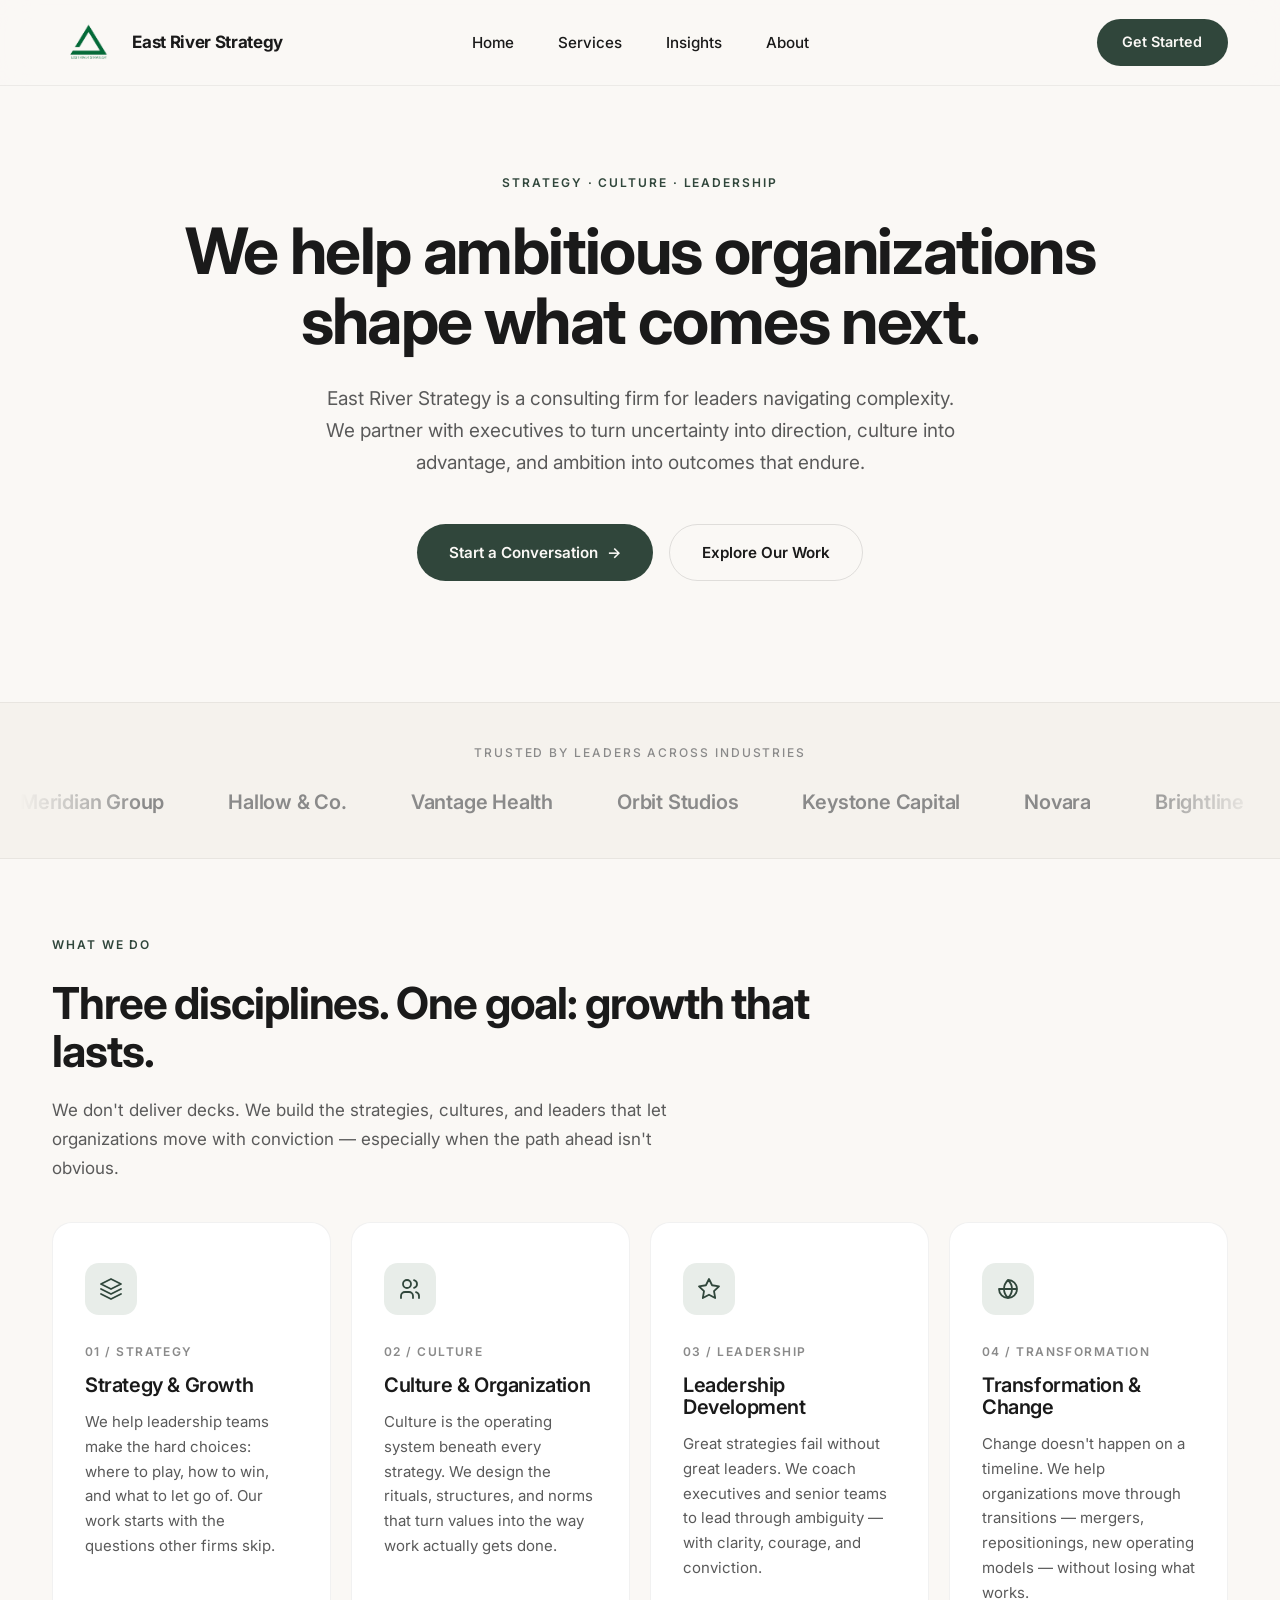
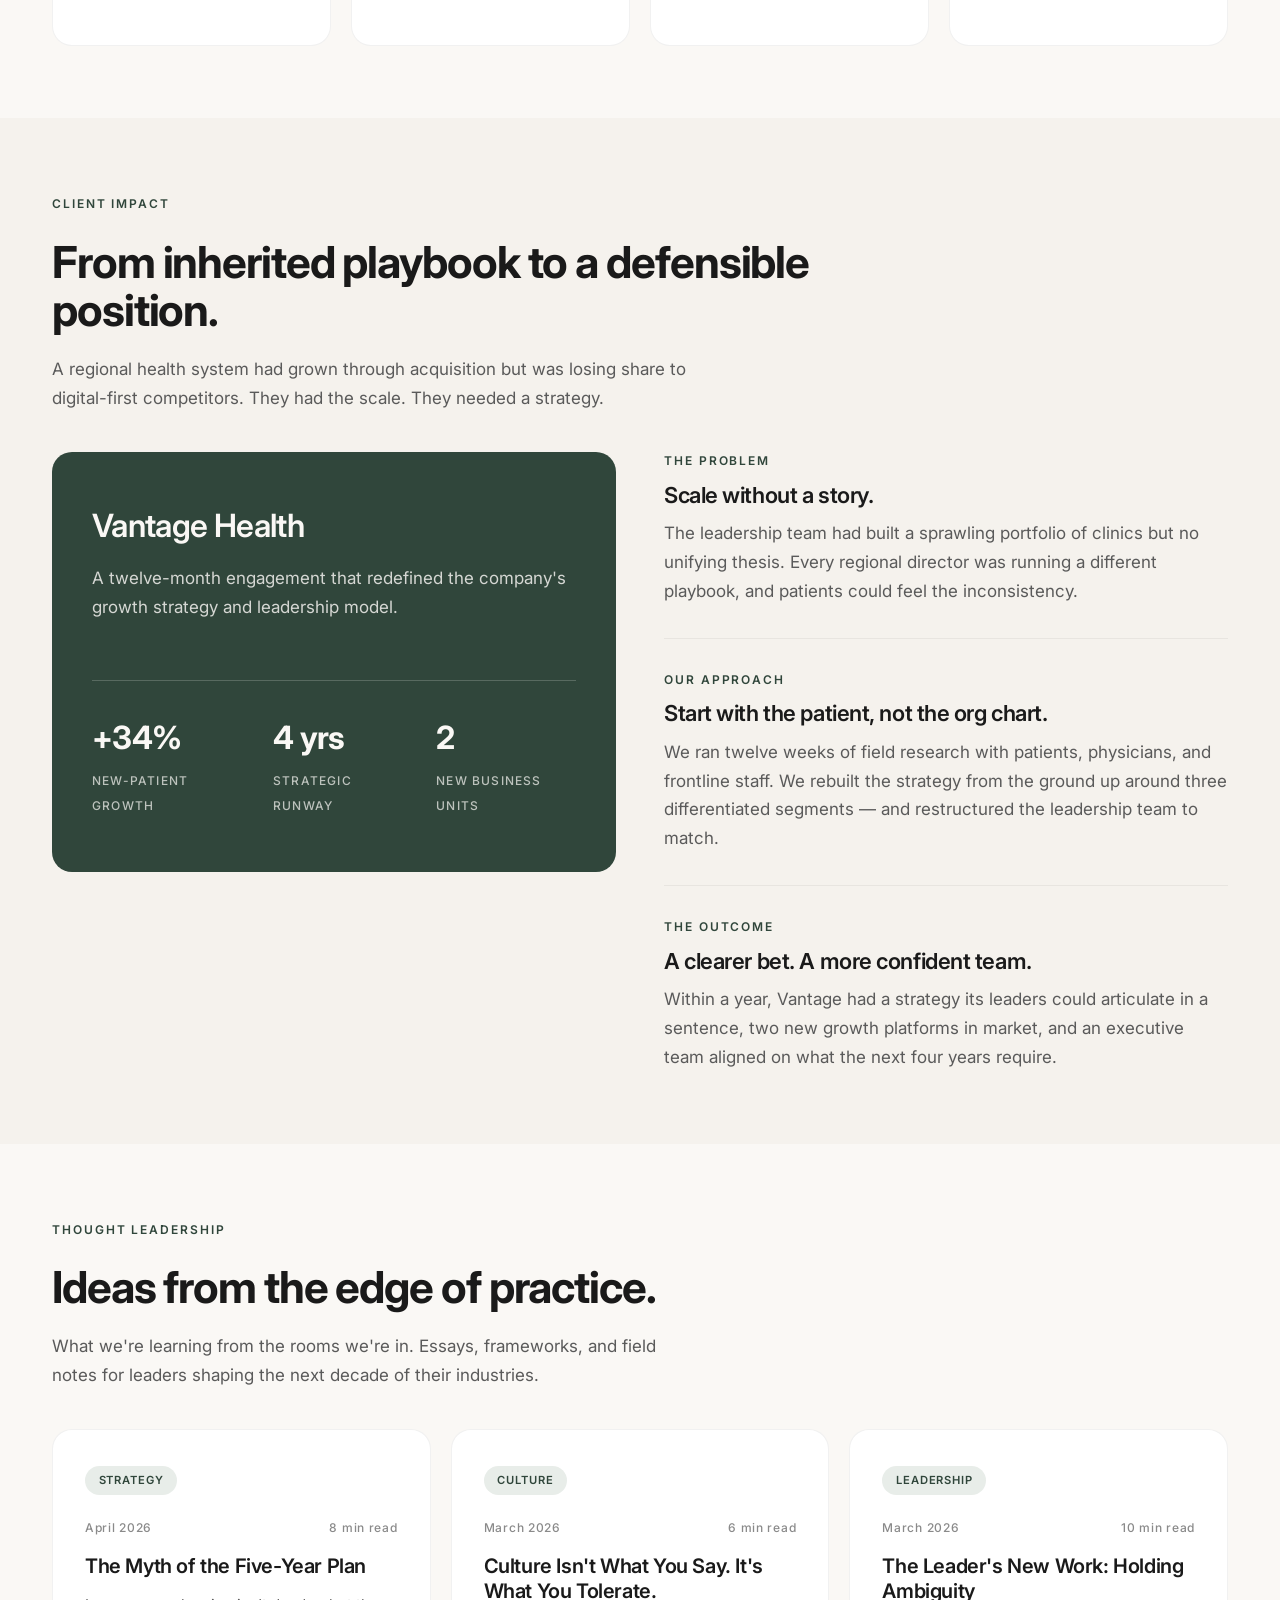
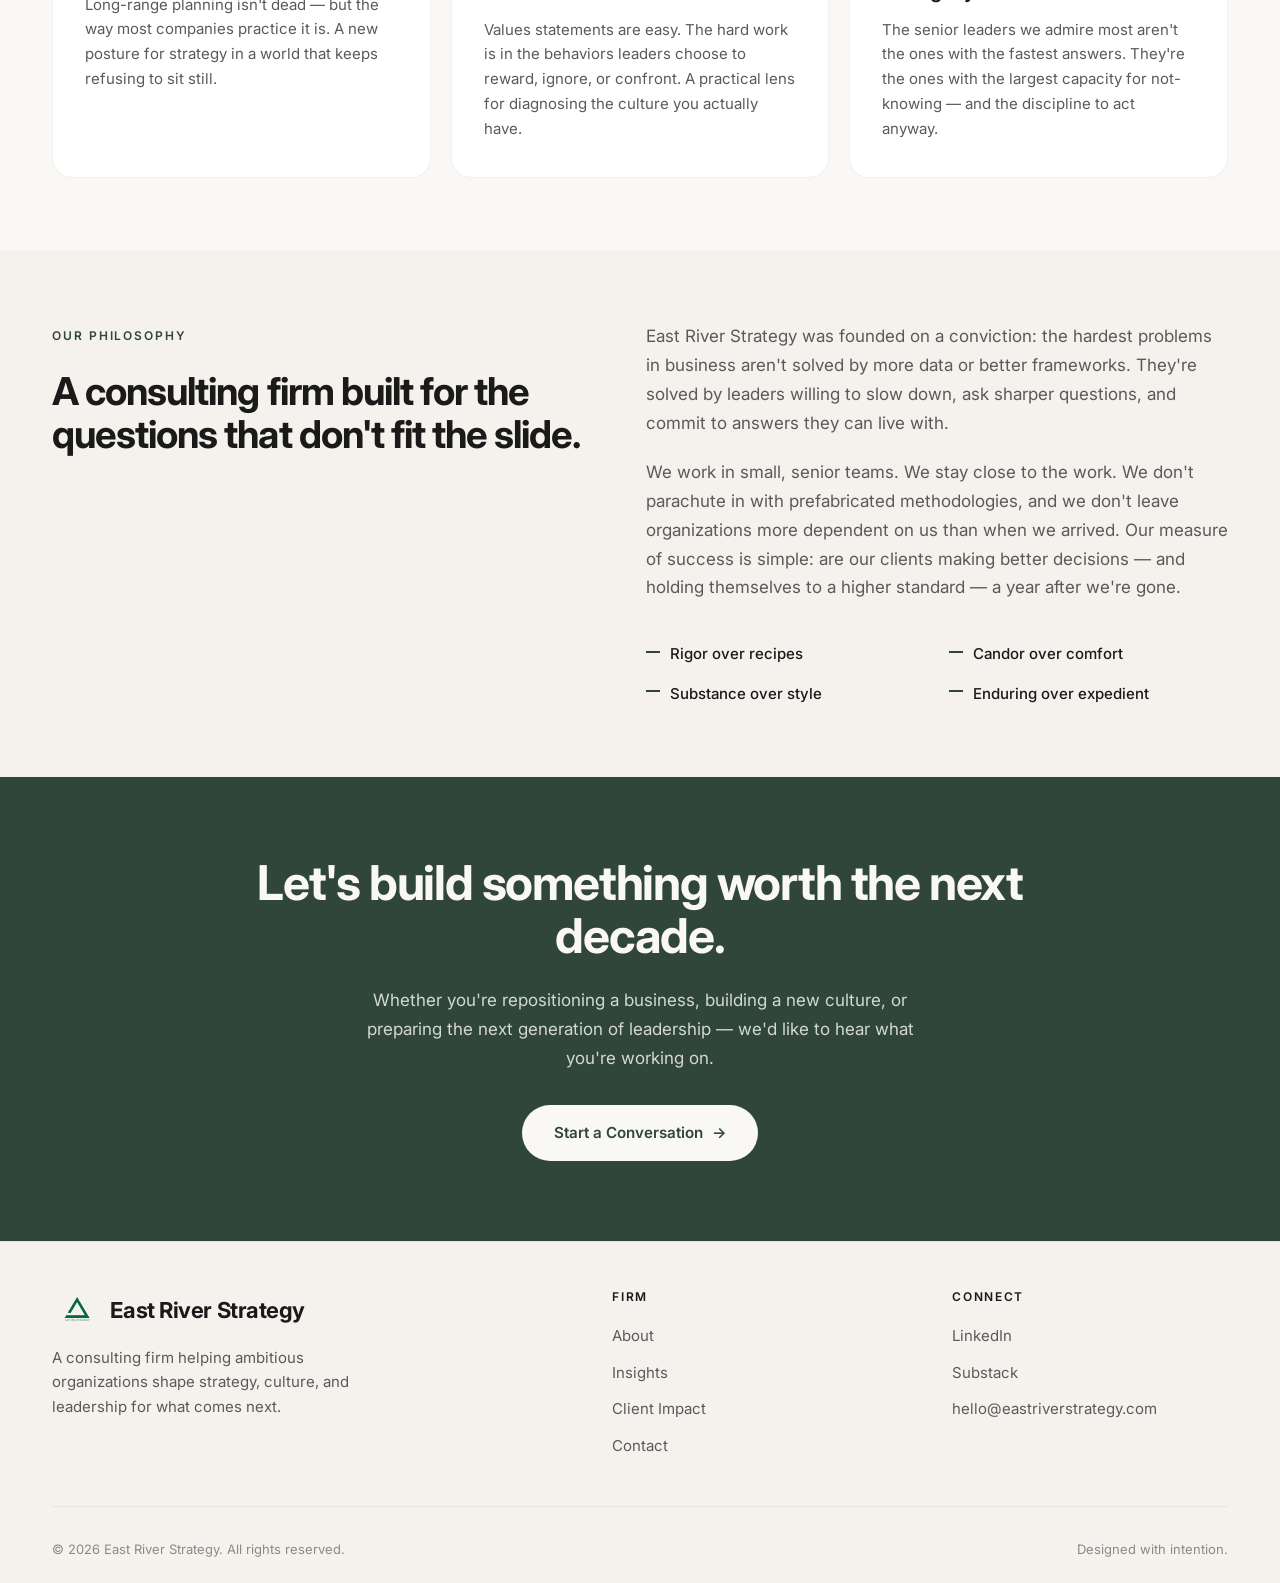
==== index.html @ 56d644df "Initial commit" ====
<!DOCTYPE html>
<html lang="en">

<head>
    <meta charset="UTF-8" />
    <meta name="viewport" content="width=device-width, initial-scale=1.0" />
    <title>East River Strategy — Strategy, Culture & Leadership</title>
    <meta name="description"
        content="East River Strategy partners with leaders to shape strategy, build culture, and grow the leaders who define what comes next." />
    <link rel="preconnect" href="https://fonts.googleapis.com" />
    <link rel="preconnect" href="https://fonts.gstatic.com" crossorigin />
    <link href="https://fonts.googleapis.com/css2?family=Inter:wght@400;500;600;700&display=swap" rel="stylesheet" />
    <link rel="stylesheet" href="styles.css" />
</head>

<body>

    <nav class="navbar">
        <div class="nav-inner">
            <a href="index.html" class="nav-logo">
                <img src="logo.png" alt="East River Strategy" class="logo-img" />
                <span class="nav-logo-text">East River Strategy</span>
            </a>
            <ul class="nav-links" id="navLinks">
                <li><a href="#home">Home</a></li>
                <li><a href="#services">Services</a></li>
                <li><a href="#insights">Insights</a></li>
                <li><a href="#about">About</a></li>
            </ul>
            <a href="get-started.html" class="nav-cta">Get Started</a>
            <button class="nav-toggle" id="navToggle" aria-label="Menu">
                <span></span><span></span><span></span>
            </button>
        </div>
    </nav>

    <header class="hero" id="home">
        <div class="hero-inner">
            <span class="eyebrow">Strategy · Culture · Leadership</span>
            <h1>We help ambitious organizations shape <span class="accent-word">what comes next.</span></h1>
            <p class="hero-description">
                East River Strategy is a consulting firm for leaders navigating complexity. We partner with executives
                to turn uncertainty into direction, culture into advantage, and ambition into outcomes that endure.
            </p>
            <div class="hero-ctas">
                <a href="get-started.html" class="btn btn-primary">Start a Conversation <span
                        class="btn-arrow">→</span></a>
                <a href="#services" class="btn btn-secondary">Explore Our Work</a>
            </div>
        </div>
    </header>

    <section class="logos">
        <div class="logos-inner">
            <p class="logos-label">Trusted by leaders across industries</p>
            <div class="logos-marquee">
                <div class="logos-track">
                    <span class="logo-item">Meridian Group</span>
                    <span class="logo-item">Hallow &amp; Co.</span>
                    <span class="logo-item">Vantage Health</span>
                    <span class="logo-item">Orbit Studios</span>
                    <span class="logo-item">Keystone Capital</span>
                    <span class="logo-item">Novara</span>
                    <span class="logo-item">Brightline</span>
                    <span class="logo-item">Ardent Labs</span>
                </div>
                <div class="logos-track" aria-hidden="true">
                    <span class="logo-item">Meridian Group</span>
                    <span class="logo-item">Hallow &amp; Co.</span>
                    <span class="logo-item">Vantage Health</span>
                    <span class="logo-item">Orbit Studios</span>
                    <span class="logo-item">Keystone Capital</span>
                    <span class="logo-item">Novara</span>
                    <span class="logo-item">Brightline</span>
                    <span class="logo-item">Ardent Labs</span>
                </div>
            </div>
        </div>
    </section>

    <section id="services" class="section">
        <div class="container">
            <span class="eyebrow">What We Do</span>
            <h2 class="section-title">Three disciplines. One goal: growth that lasts.</h2>
            <p class="section-intro">
                We don't deliver decks. We build the strategies, cultures, and leaders that let organizations move with
                conviction — especially when the path ahead isn't obvious.
            </p>

            <div class="services-grid">
                <article class="service-card">
                    <div class="service-icon">
                        <svg viewBox="0 0 24 24" fill="none" stroke-width="1.8" stroke-linecap="round"
                            stroke-linejoin="round">
                            <path d="M12 2L2 7l10 5 10-5-10-5z" />
                            <path d="M2 17l10 5 10-5" />
                            <path d="M2 12l10 5 10-5" />
                        </svg>
                    </div>
                    <span class="service-number">01 / Strategy</span>
                    <h3>Strategy &amp; Growth</h3>
                    <p>We help leadership teams make the hard choices: where to play, how to win, and what to let go of.
                        Our work starts with the questions other firms skip.</p>
                </article>

                <article class="service-card">
                    <div class="service-icon">
                        <svg viewBox="0 0 24 24" fill="none" stroke-width="1.8" stroke-linecap="round"
                            stroke-linejoin="round">
                            <circle cx="9" cy="7" r="4" />
                            <path d="M3 21v-2a4 4 0 0 1 4-4h4a4 4 0 0 1 4 4v2" />
                            <path d="M16 3.13a4 4 0 0 1 0 7.75" />
                            <path d="M21 21v-2a4 4 0 0 0-3-3.87" />
                        </svg>
                    </div>
                    <span class="service-number">02 / Culture</span>
                    <h3>Culture &amp; Organization</h3>
                    <p>Culture is the operating system beneath every strategy. We design the rituals, structures, and
                        norms that turn values into the way work actually gets done.</p>
                </article>

                <article class="service-card">
                    <div class="service-icon">
                        <svg viewBox="0 0 24 24" fill="none" stroke-width="1.8" stroke-linecap="round"
                            stroke-linejoin="round">
                            <polygon
                                points="12 2 15.09 8.26 22 9.27 17 14.14 18.18 21.02 12 17.77 5.82 21.02 7 14.14 2 9.27 8.91 8.26 12 2" />
                        </svg>
                    </div>
                    <span class="service-number">03 / Leadership</span>
                    <h3>Leadership Development</h3>
                    <p>Great strategies fail without great leaders. We coach executives and senior teams to lead through
                        ambiguity — with clarity, courage, and conviction.</p>
                </article>

                <article class="service-card">
                    <div class="service-icon">
                        <svg viewBox="0 0 24 24" fill="none" stroke-width="1.8" stroke-linecap="round"
                            stroke-linejoin="round">
                            <path
                                d="M21 12a9 9 0 0 1-9 9m9-9a9 9 0 0 0-9-9m9 9H3m9 9a9 9 0 0 1-9-9m9 9c2.5-2.5 4-5.5 4-9s-1.5-6.5-4-9m0 18c-2.5-2.5-4-5.5-4-9s1.5-6.5 4-9" />
                        </svg>
                    </div>
                    <span class="service-number">04 / Transformation</span>
                    <h3>Transformation &amp; Change</h3>
                    <p>Change doesn't happen on a timeline. We help organizations move through transitions — mergers,
                        repositionings, new operating models — without losing what works.</p>
                </article>
            </div>
        </div>
    </section>

    <section id="impact" class="section impact">
        <div class="container">
            <span class="eyebrow">Client Impact</span>
            <h2 class="section-title">From inherited playbook to a defensible position.</h2>
            <p class="section-intro">
                A regional health system had grown through acquisition but was losing share to digital-first
                competitors. They had the scale. They needed a strategy.
            </p>

            <div class="impact-grid">
                <aside class="impact-visual">
                    <div>
                        <h3>Vantage Health</h3>
                        <p>A twelve-month engagement that redefined the company's growth strategy and leadership model.
                        </p>
                    </div>
                    <div class="impact-stats">
                        <div>
                            <span class="impact-stat-value">+34%</span>
                            <span class="impact-stat-label">New-patient growth</span>
                        </div>
                        <div>
                            <span class="impact-stat-value">4 yrs</span>
                            <span class="impact-stat-label">Strategic runway</span>
                        </div>
                        <div>
                            <span class="impact-stat-value">2</span>
                            <span class="impact-stat-label">New business units</span>
                        </div>
                    </div>
                </aside>

                <div class="impact-details">
                    <div class="impact-block">
                        <span class="impact-label">The Problem</span>
                        <h4>Scale without a story.</h4>
                        <p>The leadership team had built a sprawling portfolio of clinics but no unifying thesis. Every
                            regional director was running a different playbook, and patients could feel the
                            inconsistency.</p>
                    </div>
                    <div class="impact-block">
                        <span class="impact-label">Our Approach</span>
                        <h4>Start with the patient, not the org chart.</h4>
                        <p>We ran twelve weeks of field research with patients, physicians, and frontline staff. We
                            rebuilt the strategy from the ground up around three differentiated segments — and
                            restructured the leadership team to match.</p>
                    </div>
                    <div class="impact-block">
                        <span class="impact-label">The Outcome</span>
                        <h4>A clearer bet. A more confident team.</h4>
                        <p>Within a year, Vantage had a strategy its leaders could articulate in a sentence, two new
                            growth platforms in market, and an executive team aligned on what the next four years
                            require.</p>
                    </div>
                </div>
            </div>
        </div>
    </section>

    <section id="insights" class="section">
        <div class="container">
            <span class="eyebrow">Thought Leadership</span>
            <h2 class="section-title">Ideas from the edge of practice.</h2>
            <p class="section-intro">
                What we're learning from the rooms we're in. Essays, frameworks, and field notes for leaders shaping the
                next decade of their industries.
            </p>

            <div class="insights-grid">
                <article class="insight-card">
                    <span class="insight-category-tag">Strategy</span>
                    <div class="insight-meta">
                        <span>April 2026</span>
                        <span>8 min read</span>
                    </div>
                    <h3>The Myth of the Five-Year Plan</h3>
                    <p>Long-range planning isn't dead — but the way most companies practice it is. A new posture for
                        strategy in a world that keeps refusing to sit still.</p>
                </article>

                <article class="insight-card">
                    <span class="insight-category-tag">Culture</span>
                    <div class="insight-meta">
                        <span>March 2026</span>
                        <span>6 min read</span>
                    </div>
                    <h3>Culture Isn't What You Say. It's What You Tolerate.</h3>
                    <p>Values statements are easy. The hard work is in the behaviors leaders choose to reward, ignore,
                        or confront. A practical lens for diagnosing the culture you actually have.</p>
                </article>

                <article class="insight-card">
                    <span class="insight-category-tag">Leadership</span>
                    <div class="insight-meta">
                        <span>March 2026</span>
                        <span>10 min read</span>
                    </div>
                    <h3>The Leader's New Work: Holding Ambiguity</h3>
                    <p>The senior leaders we admire most aren't the ones with the fastest answers. They're the ones with
                        the largest capacity for not-knowing — and the discipline to act anyway.</p>
                </article>
            </div>
        </div>
    </section>

    <section id="about" class="section section-alt">
        <div class="container">
            <div class="about-grid">
                <div>
                    <span class="eyebrow">Our Philosophy</span>
                    <h2 class="about-heading">A consulting firm built for <span class="accent-word">the questions that
                            don't fit the slide.</span></h2>
                </div>
                <div class="about-content">
                    <p>East River Strategy was founded on a conviction: the hardest problems in business aren't solved
                        by more data or better frameworks. They're solved by leaders willing to slow down, ask sharper
                        questions, and commit to answers they can live with.</p>
                    <p>We work in small, senior teams. We stay close to the work. We don't parachute in with
                        prefabricated methodologies, and we don't leave organizations more dependent on us than when we
                        arrived. Our measure of success is simple: are our clients making better decisions — and holding
                        themselves to a higher standard — a year after we're gone.</p>
                    <ul class="about-values">
                        <li>Rigor over recipes</li>
                        <li>Candor over comfort</li>
                        <li>Substance over style</li>
                        <li>Enduring over expedient</li>
                    </ul>
                </div>
            </div>
        </div>
    </section>

    <section class="final-cta">
        <h2>Let's build something worth <span class="accent-word">the next decade.</span></h2>
        <p>Whether you're repositioning a business, building a new culture, or preparing the next generation of
            leadership — we'd like to hear what you're working on.</p>
        <a href="get-started.html" class="btn btn-primary">Start a Conversation <span class="btn-arrow">→</span></a>
    </section>

    <footer class="footer">
        <div class="footer-inner">
            <div class="footer-top">
                <div class="footer-brand">
                    <div class="footer-logo-wrap">
                        <img src="logo.png" alt="East River Strategy" class="logo-img logo-img-footer" />
                        <span class="footer-logo-text">East River Strategy</span>
                    </div>
                    <p>A consulting firm helping ambitious organizations shape strategy, culture,
                        and leadership for what comes next.</p>
                </div>
                <div class="footer-col">
                    <h4>Firm</h4>
                    <ul>
                        <li><a href="#about">About</a></li>
                        <li><a href="#insights">Insights</a></li>
                        <li><a href="#impact">Client Impact</a></li>
                        <li><a href="get-started.html">Contact</a></li>
                    </ul>
                </div>
                <div class="footer-col">
                    <h4>Connect</h4>
                    <ul>
                        <li><a href="#">LinkedIn</a></li>
                        <li><a href="#">Substack</a></li>
                        <li><a href="mailto:hello@eastriverstrategy.com">hello@eastriverstrategy.com</a></li>
                    </ul>
                </div>
            </div>
            <div class="footer-bottom">
                <span>© 2026 East River Strategy. All rights reserved.</span>
                <span>Designed with intention.</span>
            </div>
        </div>
    </footer>

    <script>
        const toggle = document.getElementById('navToggle');
        const links = document.getElementById('navLinks');
        toggle.addEventListener('click', () => links.classList.toggle('open'));
        document.querySelectorAll('.nav-links a').forEach(a =>
            a.addEventListener('click', () => links.classList.remove('open'))
        );
    </script>
</body>

</html>
---- styles.css ----
/* =========================================================
   Design Tokens
   ========================================================= */
:root {
    --bg: #FAF8F5;
    --bg-secondary: #F5F2ED;
    --bg-card: #FFFFFF;
    --accent: #30463B;
    --accent-hover: #253530;
    --accent-light: #E8EDE9;
    --text-primary: #1A1A1A;
    --text-secondary: #5A5A5A;
    --text-muted: #8A8A8A;
    --border: rgba(26, 26, 26, 0.06);
    --border-strong: rgba(26, 26, 26, 0.12);
    --shadow-sm: 0 1px 3px rgba(26, 26, 26, 0.04);
    --shadow-md: 0 4px 20px rgba(26, 26, 26, 0.06);
    --radius-md: 12px;
    --radius-lg: 20px;
    --radius-pill: 999px;
    --max-width: 1240px;
    --font: "Inter", -apple-system, BlinkMacSystemFont, "Segoe UI", sans-serif;
    --transition: 0.3s cubic-bezier(0.2, 0.8, 0.2, 1);
}

/* =========================================================
   Reset
   ========================================================= */
*,
*::before,
*::after {
    box-sizing: border-box;
    margin: 0;
    padding: 0;
}

html {
    scroll-behavior: smooth;
    scroll-padding-top: 90px;
}

body {
    font-family: var(--font);
    background-color: var(--bg);
    color: var(--text-primary);
    line-height: 1.55;
    -webkit-font-smoothing: antialiased;
    -moz-osx-font-smoothing: grayscale;
    overflow-x: hidden;
    font-weight: 400;
}

img {
    max-width: 100%;
    display: block;
}

a {
    color: inherit;
    text-decoration: none;
    transition: color var(--transition);
}

button {
    font-family: inherit;
    cursor: pointer;
    border: none;
    background: none;
}

ul {
    list-style: none;
}

/* =========================================================
   Typography — Jump-style bold sans
   ========================================================= */
h1,
h2,
h3,
h4 {
    font-family: var(--font);
    font-weight: 700;
    letter-spacing: -0.025em;
    line-height: 1.1;
    color: var(--text-primary);
}

h1 {
    font-size: clamp(2.25rem, 4.5vw, 3.5rem);
}

h2 {
    font-size: clamp(1.875rem, 3.5vw, 2.75rem);
}

h3 {
    font-size: clamp(1.25rem, 1.8vw, 1.5rem);
    font-weight: 600;
}

h4 {
    font-size: 1.125rem;
    font-weight: 600;
}

.accent-word {
    color: inherit;
    font-weight: 700;
}

p {
    color: var(--text-secondary);
    font-size: 1.0625rem;
    line-height: 1.7;
}

.eyebrow {
    font-size: 0.75rem;
    font-weight: 600;
    text-transform: uppercase;
    letter-spacing: 0.16em;
    color: var(--accent);
    margin-bottom: 1.5rem;
    display: inline-block;
}

.section-title {
    margin-bottom: 1.25rem;
    max-width: 800px;
}

.section-intro {
    max-width: 640px;
    margin-bottom: 2.5rem;
    font-size: 1.0625rem;
}

.container {
    max-width: var(--max-width);
    margin: 0 auto;
    padding: 0 2rem;
}

.section {
    padding: 4.5rem 0;
}

.section-alt {
    background-color: var(--bg-secondary);
}

/* =========================================================
   Logo image + text (Stewart-style)
   ========================================================= */
.logo-img {
    height: 56px;
    width: auto;
    max-width: 70px;
    object-fit: contain;
    display: block;
}

.nav-logo {
    display: flex;
    align-items: center;
    gap: 0.65rem;
    flex-shrink: 0;
    line-height: 1;
}

.nav-logo-text {
    font-size: 1.0625rem;
    font-weight: 700;
    color: var(--text-primary);
    letter-spacing: -0.02em;
    line-height: 1;
    white-space: nowrap;
    display: flex;
    align-items: center;
}

.logo-img-footer {
    height: 40px;
    max-width: 48px;
    margin-bottom: 0;
}

/* =========================================================
   Navbar — Stewart-style (logo left, links center, CTA right)
   ========================================================= */
.navbar {
    position: fixed;
    top: 0;
    left: 0;
    right: 0;
    z-index: 100;
    background-color: rgba(250, 248, 245, 0.88);
    backdrop-filter: saturate(180%) blur(16px);
    -webkit-backdrop-filter: saturate(180%) blur(16px);
    border-bottom: 1px solid var(--border);
}

.nav-inner {
    max-width: var(--max-width);
    margin: 0 auto;
    padding: 0.9rem 2rem;
    display: flex;
    align-items: center;
    justify-content: space-between;
    gap: 2rem;
}

.nav-links {
    display: flex;
    align-items: center;
    gap: 2.75rem;
    position: absolute;
    left: 50%;
    transform: translateX(-50%);
}

.nav-links a {
    font-size: 0.95rem;
    color: var(--text-primary);
    font-weight: 500;
    position: relative;
    padding: 0.3rem 0;
}

.nav-links a::after {
    content: "";
    position: absolute;
    left: 0;
    bottom: -2px;
    width: 0;
    height: 1.5px;
    background-color: var(--accent);
    transition: width var(--transition);
}

.nav-links a:hover::after {
    width: 100%;
}

.nav-links a:hover {
    color: var(--accent);
}

.nav-cta {
    display: inline-flex;
    align-items: center;
    gap: 0.5rem;
    padding: 0.75rem 1.6rem;
    background-color: var(--accent);
    color: var(--bg);
    border-radius: var(--radius-pill);
    font-size: 0.9rem;
    font-weight: 600;
    transition: background-color var(--transition), transform var(--transition);
    flex-shrink: 0;
}

.nav-cta:hover {
    background-color: var(--accent-hover);
    transform: translateY(-1px);
}

.nav-toggle {
    display: none;
    flex-direction: column;
    gap: 5px;
    padding: 0.4rem;
}

.nav-toggle span {
    display: block;
    width: 22px;
    height: 2px;
    background-color: var(--text-primary);
    border-radius: 1px;
    transition: transform var(--transition);
}

/* =========================================================
   Buttons
   ========================================================= */
.btn {
    display: inline-flex;
    align-items: center;
    gap: 0.6rem;
    padding: 1rem 2rem;
    border-radius: var(--radius-pill);
    font-size: 0.95rem;
    font-weight: 600;
    font-family: var(--font);
    transition: all var(--transition);
}

.btn-primary {
    background-color: var(--accent);
    color: var(--bg);
}

.btn-primary:hover {
    background-color: var(--accent-hover);
    transform: translateY(-2px);
    box-shadow: var(--shadow-md);
}

.btn-secondary {
    background-color: transparent;
    color: var(--text-primary);
    border: 1.5px solid var(--border-strong);
}

.btn-secondary:hover {
    border-color: var(--accent);
    color: var(--accent);
}

.btn-arrow {
    transition: transform var(--transition);
}

.btn:hover .btn-arrow {
    transform: translateX(4px);
}

/* =========================================================
   Hero
   ========================================================= */
.hero {
    min-height: 78vh;
    display: flex;
    align-items: center;
    justify-content: center;
    text-align: center;
    padding: 6.5rem 2rem 3.5rem;
    position: relative;
}

.hero-inner {
    max-width: 920px;
    margin: 0 auto;
}

.hero h1 {
    font-size: clamp(2.5rem, 5vw, 4rem);
    margin-bottom: 1.75rem;
    letter-spacing: -0.025em;
    line-height: 1.08;
    font-weight: 700;
}

.hero h1 .accent-word {
    color: inherit;
}

.hero-description {
    font-size: 1.1875rem;
    max-width: 640px;
    margin: 0 auto 2.75rem;
    color: var(--text-secondary);
}

.hero-ctas {
    display: flex;
    gap: 1rem;
    justify-content: center;
    flex-wrap: wrap;
}

/* =========================================================
   Logos strip — auto-scrolling marquee
   ========================================================= */
.logos {
    padding: 2.5rem 0;
    background-color: var(--bg-secondary);
    border-top: 1px solid var(--border);
    border-bottom: 1px solid var(--border);
    overflow: hidden;
}

.logos-inner {
    max-width: var(--max-width);
    margin: 0 auto;
    text-align: center;
}

.logos-label {
    font-size: 0.75rem;
    text-transform: uppercase;
    letter-spacing: 0.16em;
    color: var(--text-muted);
    margin-bottom: 1.5rem;
    font-weight: 500;
    padding: 0 2rem;
}

.logos-marquee {
    display: flex;
    overflow: hidden;
    position: relative;
    -webkit-mask-image: linear-gradient(to right, transparent, black 10%, black 90%, transparent);
    mask-image: linear-gradient(to right, transparent, black 10%, black 90%, transparent);
}

.logos-track {
    display: flex;
    flex-shrink: 0;
    gap: 4rem;
    padding-right: 4rem;
    animation: scroll-logos 30s linear infinite;
    align-items: center;
}

.logos-marquee:hover .logos-track {
    animation-play-state: paused;
}

@keyframes scroll-logos {
    from {
        transform: translateX(0);
    }

    to {
        transform: translateX(-100%);
    }
}

.logo-item {
    font-size: 1.25rem;
    font-weight: 600;
    color: var(--text-muted);
    letter-spacing: -0.01em;
    transition: color var(--transition);
    white-space: nowrap;
    flex-shrink: 0;
}

.logo-item:hover {
    color: var(--accent);
}

/* =========================================================
   Services — Attractive cards with icon
   ========================================================= */
.services-grid {
    display: grid;
    grid-template-columns: repeat(auto-fit, minmax(260px, 1fr));
    gap: 1.25rem;
    margin-top: 2.5rem;
}

.service-card {
    background-color: var(--bg-card);
    border: 1px solid var(--border);
    border-radius: var(--radius-lg);
    padding: 2.5rem 2rem;
    transition: all 0.4s cubic-bezier(0.2, 0.8, 0.2, 1);
    display: flex;
    flex-direction: column;
    position: relative;
    overflow: hidden;
}

.service-card::before {
    content: "";
    position: absolute;
    top: 0;
    left: 0;
    right: 0;
    height: 3px;
    background-color: var(--accent);
    transform: scaleX(0);
    transform-origin: left;
    transition: transform 0.4s cubic-bezier(0.2, 0.8, 0.2, 1);
}

.service-card:hover::before {
    transform: scaleX(1);
}

.service-card:hover {
    transform: translateY(-6px);
    box-shadow: 0 12px 40px rgba(48, 70, 59, 0.12);
    border-color: transparent;
}

.service-icon {
    width: 52px;
    height: 52px;
    border-radius: 14px;
    background-color: var(--accent-light);
    display: flex;
    align-items: center;
    justify-content: center;
    margin-bottom: 1.75rem;
    transition: all var(--transition);
}

.service-card:hover .service-icon {
    background-color: var(--accent);
    transform: scale(1.05);
}

.service-icon svg {
    width: 24px;
    height: 24px;
    stroke: var(--accent);
    transition: stroke var(--transition);
}

.service-card:hover .service-icon svg {
    stroke: var(--bg);
}

.service-number {
    font-size: 0.75rem;
    font-weight: 600;
    color: var(--text-muted);
    letter-spacing: 0.12em;
    margin-bottom: 0.75rem;
    text-transform: uppercase;
}

.service-card h3 {
    margin-bottom: 0.875rem;
    letter-spacing: -0.02em;
    font-size: 1.25rem;
}

.service-card p {
    font-size: 0.9375rem;
    color: var(--text-secondary);
    line-height: 1.65;
    margin: 0;
}

.service-link {
    margin-top: auto;
    color: var(--accent);
    font-size: 0.9rem;
    font-weight: 600;
    display: inline-flex;
    align-items: center;
    gap: 0.5rem;
}

.service-link span {
    transition: transform var(--transition);
    display: inline-block;
}

.service-link:hover span {
    transform: translateX(4px);
}

/* =========================================================
   Client Impact
   ========================================================= */
.impact {
    background-color: var(--bg-secondary);
}

.impact-grid {
    display: grid;
    grid-template-columns: 1fr 1fr;
    gap: 3rem;
    align-items: start;
    margin-top: 2.5rem;
}

.impact-visual {
    background-color: var(--accent);
    border-radius: var(--radius-lg);
    padding: 3.5rem 2.5rem;
    color: var(--bg);
    min-height: 420px;
    display: flex;
    flex-direction: column;
    justify-content: space-between;
}

.impact-visual h3 {
    color: var(--bg);
    font-size: 2rem;
    margin-bottom: 1.25rem;
    letter-spacing: -0.02em;
}

.impact-visual p {
    color: rgba(250, 248, 245, 0.82);
    margin-bottom: 2rem;
}

.impact-stats {
    display: flex;
    gap: 2rem;
    border-top: 1px solid rgba(250, 248, 245, 0.2);
    padding-top: 2rem;
}

.impact-stat-value {
    font-size: 2rem;
    font-weight: 700;
    color: var(--bg);
    display: block;
    margin-bottom: 0.25rem;
    letter-spacing: -0.02em;
}

.impact-stat-label {
    font-size: 0.75rem;
    color: rgba(250, 248, 245, 0.7);
    text-transform: uppercase;
    letter-spacing: 0.1em;
    font-weight: 500;
}

.impact-details {
    display: flex;
    flex-direction: column;
    gap: 2rem;
}

.impact-block {
    padding-bottom: 2rem;
    border-bottom: 1px solid var(--border);
}

.impact-block:last-child {
    border-bottom: none;
    padding-bottom: 0;
}

.impact-label {
    font-size: 0.75rem;
    text-transform: uppercase;
    letter-spacing: 0.16em;
    color: var(--accent);
    margin-bottom: 0.75rem;
    display: block;
    font-weight: 600;
}

.impact-block h4 {
    font-size: 1.375rem;
    margin-bottom: 0.75rem;
    letter-spacing: -0.02em;
}

/* =========================================================
   Insights — Attractive cards
   ========================================================= */
.insights-grid {
    display: grid;
    grid-template-columns: repeat(auto-fit, minmax(300px, 1fr));
    gap: 1.25rem;
    margin-top: 2.5rem;
}

.insight-card {
    background-color: var(--bg-card);
    border: 1px solid var(--border);
    border-radius: var(--radius-lg);
    padding: 2.25rem 2rem;
    transition: all 0.4s cubic-bezier(0.2, 0.8, 0.2, 1);
    display: flex;
    flex-direction: column;
    position: relative;
    overflow: hidden;
}

.insight-card::after {
    content: "";
    position: absolute;
    inset: 0;
    border-radius: var(--radius-lg);
    background: linear-gradient(180deg, transparent 60%, rgba(48, 70, 59, 0.04) 100%);
    opacity: 0;
    transition: opacity var(--transition);
    pointer-events: none;
}

.insight-card:hover::after {
    opacity: 1;
}

.insight-card:hover {
    transform: translateY(-6px);
    box-shadow: 0 12px 40px rgba(48, 70, 59, 0.1);
    border-color: var(--accent-light);
}

.insight-category-tag {
    display: inline-block;
    padding: 0.35rem 0.85rem;
    background-color: var(--accent-light);
    color: var(--accent);
    border-radius: var(--radius-pill);
    font-size: 0.7rem;
    font-weight: 600;
    letter-spacing: 0.08em;
    text-transform: uppercase;
    margin-bottom: 1.5rem;
    align-self: flex-start;
}

.insight-meta {
    display: flex;
    justify-content: space-between;
    align-items: center;
    font-size: 0.75rem;
    color: var(--text-muted);
    letter-spacing: 0.06em;
    margin-bottom: 1rem;
    font-weight: 500;
}

.insight-card h3 {
    font-size: 1.25rem;
    margin-bottom: 0.875rem;
    letter-spacing: -0.02em;
    line-height: 1.25;
}

.insight-card p {
    font-size: 0.9375rem;
    flex-grow: 1;
    line-height: 1.65;
    margin: 0;
}

.insight-link {
    color: var(--accent);
    font-size: 0.875rem;
    font-weight: 600;
    display: inline-flex;
    align-items: center;
    gap: 0.5rem;
    padding-top: 1rem;
    border-top: 1px solid var(--border);
}

.insight-link span {
    transition: transform var(--transition);
    display: inline-block;
}

.insight-link:hover span {
    transform: translateX(4px);
}

/* =========================================================
   About
   ========================================================= */
.about-grid {
    display: grid;
    grid-template-columns: 1fr 1.1fr;
    gap: 4rem;
    align-items: start;
}

.about-heading {
    font-size: clamp(1.75rem, 3vw, 2.5rem);
    margin-bottom: 2rem;
    letter-spacing: -0.025em;
    line-height: 1.12;
}

.about-heading .accent-word {
    color: inherit;
}

.about-content p+p {
    margin-top: 1.25rem;
}

.about-values {
    margin-top: 2.5rem;
    display: grid;
    grid-template-columns: 1fr 1fr;
    gap: 1rem 1.5rem;
}

.about-values li {
    font-size: 0.9375rem;
    color: var(--text-primary);
    padding-left: 1.5rem;
    position: relative;
    font-weight: 500;
}

.about-values li::before {
    content: "";
    position: absolute;
    left: 0;
    top: 0.55rem;
    width: 14px;
    height: 1.5px;
    background-color: var(--accent);
}

/* =========================================================
   Final CTA
   ========================================================= */
.final-cta {
    background-color: var(--accent);
    color: var(--bg);
    text-align: center;
    padding: 5rem 2rem;
}

.final-cta h2 {
    color: var(--bg);
    font-size: clamp(2rem, 4vw, 3rem);
    max-width: 780px;
    margin: 0 auto 1.5rem;
    letter-spacing: -0.025em;
    line-height: 1.1;
}

.final-cta h2 .accent-word {
    color: inherit;
}

.final-cta p {
    color: rgba(250, 248, 245, 0.82);
    max-width: 560px;
    margin: 0 auto 2rem;
    font-size: 1.0625rem;
}

.final-cta .btn-primary {
    background-color: var(--bg);
    color: var(--accent);
}

.final-cta .btn-primary:hover {
    background-color: #fff;
}

/* =========================================================
   Footer
   ========================================================= */
.footer {
    background-color: var(--bg-secondary);
    padding: 3rem 0 1.5rem;
    border-top: 1px solid var(--border);
}

.footer-inner {
    max-width: var(--max-width);
    margin: 0 auto;
    padding: 0 2rem;
}

.footer-top {
    display: grid;
    grid-template-columns: 1.8fr 1fr 1fr;
    gap: 4rem;
    margin-bottom: 3rem;
}

.footer-logo-wrap {
    display: inline-flex;
    align-items: center;
    gap: 0.65rem;
    margin-bottom: 1rem;
}

.footer-logo-wrap .logo-img-footer {
    display: block;
    flex-shrink: 0;
}

.footer-logo-text {
    font-size: 1.375rem;
    font-weight: 700;
    color: var(--text-primary);
    letter-spacing: -0.02em;
    line-height: 1;
    display: inline-flex;
    align-items: center;
    height: 40px;
}

.footer-brand {
    display: flex;
    flex-direction: column;
    align-items: flex-start;
    text-align: left;
}

.footer-brand p {
    font-size: 0.9375rem;
    max-width: 320px;
    margin: 0;
    color: var(--text-secondary);
    line-height: 1.65;
    text-align: left;
}

.footer-col h4 {
    font-size: 0.75rem;
    text-transform: uppercase;
    letter-spacing: 0.14em;
    color: var(--text-primary);
    margin-bottom: 1.25rem;
    font-weight: 600;
}

.footer-col ul {
    display: flex;
    flex-direction: column;
    gap: 0.75rem;
}

.footer-col a {
    font-size: 0.9375rem;
    color: var(--text-secondary);
}

.footer-col a:hover {
    color: var(--accent);
}

.footer-bottom {
    border-top: 1px solid var(--border);
    padding-top: 2rem;
    display: flex;
    justify-content: space-between;
    align-items: center;
    font-size: 0.8125rem;
    color: var(--text-muted);
    flex-wrap: wrap;
    gap: 1rem;
}

/* =========================================================
   Form Page — IMPROVED
   ========================================================= */
.form-page {
    min-height: 100vh;
    padding: 8rem 2rem 5rem;
    display: flex;
    align-items: flex-start;
    justify-content: center;
    background-color: var(--bg);
}

.form-wrapper {
    max-width: 640px;
    width: 100%;
    margin: 0 auto;
    text-align: center;
}

.form-wrapper h1 {
    font-size: clamp(2rem, 3.5vw, 2.75rem);
    margin-bottom: 1.25rem;
    letter-spacing: -0.025em;
}

.form-wrapper h1 .accent-word {
    color: inherit;
}

.form-intro {
    max-width: 520px;
    margin: 0 auto 3.5rem;
    font-size: 1.0625rem;
    color: var(--text-secondary);
}

.form {
    text-align: left;
    display: flex;
    flex-direction: column;
    gap: 1.5rem;
    background-color: var(--bg-card);
    padding: 2.5rem;
    border-radius: var(--radius-lg);
    border: 1px solid var(--border);
    box-shadow: var(--shadow-md);
}

.form-field {
    display: flex;
    flex-direction: column;
    gap: 0.5rem;
}

.form-field label {
    font-size: 0.75rem;
    font-weight: 600;
    color: var(--text-primary);
    letter-spacing: 0.08em;
    text-transform: uppercase;
}

.form-field input,
.form-field select,
.form-field textarea {
    width: 100%;
    padding: 0.95rem 1.15rem;
    background-color: var(--bg-secondary);
    border: 1.5px solid transparent;
    border-radius: var(--radius-md);
    font-family: var(--font);
    font-size: 0.9875rem;
    color: var(--text-primary);
    transition: all var(--transition);
}

.form-field input::placeholder,
.form-field textarea::placeholder {
    color: var(--text-muted);
}

.form-field input:focus,
.form-field select:focus,
.form-field textarea:focus {
    outline: none;
    border-color: var(--accent);
    background-color: var(--bg);
}

.form-field textarea {
    resize: vertical;
    min-height: 140px;
}

.form-field select {
    appearance: none;
    background-image: url("data:image/svg+xml;utf8,<svg xmlns='http://www.w3.org/2000/svg' width='12' height='8' viewBox='0 0 12 8'><path fill='none' stroke='%2330463B' stroke-width='1.5' d='M1 1l5 5 5-5'/></svg>");
    background-repeat: no-repeat;
    background-position: right 1.15rem center;
    padding-right: 3rem;
    cursor: pointer;
}

.form-submit {
    margin-top: 0.5rem;
    align-self: flex-start;
    width: auto;
}

.form-row {
    display: grid;
    grid-template-columns: 1fr 1fr;
    gap: 1.25rem;
}

.back-link {
    display: inline-flex;
    align-items: center;
    gap: 0.4rem;
    font-size: 0.875rem;
    color: var(--text-muted);
    margin-bottom: 2rem;
    font-weight: 500;
}

.back-link:hover {
    color: var(--accent);
}

/* =========================================================
   Insight Detail Page
   ========================================================= */
.article {
    padding: 8rem 2rem 5rem;
    max-width: 760px;
    margin: 0 auto;
}

.article-meta {
    display: flex;
    gap: 1.5rem;
    font-size: 0.75rem;
    color: var(--text-muted);
    text-transform: uppercase;
    letter-spacing: 0.12em;
    margin-bottom: 1.5rem;
    font-weight: 500;
}

.article-meta .category {
    color: var(--accent);
    font-weight: 600;
}

.article h1 {
    font-size: clamp(2.25rem, 5vw, 3.5rem);
    margin-bottom: 1.5rem;
    letter-spacing: -0.03em;
}

.article-lede {
    font-size: 1.25rem;
    line-height: 1.55;
    color: var(--text-primary);
    margin-bottom: 3rem;
    padding-bottom: 2rem;
    border-bottom: 1px solid var(--border);
    font-weight: 400;
}

.article-body h2 {
    font-size: 1.625rem;
    margin: 2.5rem 0 1rem;
    letter-spacing: -0.025em;
}

.article-body h3 {
    font-size: 1.25rem;
    margin: 2rem 0 0.875rem;
}

.article-body p {
    font-size: 1.0625rem;
    margin-bottom: 1.25rem;
    color: var(--text-primary);
    line-height: 1.75;
}

.article-body blockquote {
    border-left: 3px solid var(--accent);
    padding: 0.5rem 0 0.5rem 1.5rem;
    margin: 2rem 0;
    font-size: 1.25rem;
    color: var(--text-primary);
    line-height: 1.55;
    font-weight: 500;
    letter-spacing: -0.01em;
}

.article-body ul {
    list-style: none;
    margin: 1rem 0 1.5rem 0;
}

.article-body li {
    color: var(--text-primary);
    margin-bottom: 0.5rem;
    line-height: 1.7;
    padding-left: 1.5rem;
    position: relative;
}

.article-body li::before {
    content: "—";
    position: absolute;
    left: 0;
    color: var(--accent);
    font-weight: 600;
}

.article-author {
    margin-top: 4rem;
    padding-top: 2rem;
    border-top: 1px solid var(--border);
    display: flex;
    gap: 1.25rem;
    align-items: center;
}

.author-avatar {
    width: 52px;
    height: 52px;
    border-radius: 50%;
    background-color: var(--accent);
    color: var(--bg);
    display: flex;
    align-items: center;
    justify-content: center;
    font-size: 1.125rem;
    font-weight: 600;
}

.author-info h4 {
    font-size: 0.9375rem;
    font-weight: 600;
    margin-bottom: 0.125rem;
}

.author-info p {
    font-size: 0.8125rem;
    margin: 0;
    color: var(--text-muted);
}

/* =========================================================
   Services Deep Page
   ========================================================= */
.services-hero {
    padding: 9rem 2rem 4rem;
    text-align: center;
    max-width: 820px;
    margin: 0 auto;
}

.services-hero h1 {
    margin-bottom: 1.5rem;
    letter-spacing: -0.035em;
}

.services-hero h1 .accent-word {
    color: inherit;
}

.service-deep {
    padding: 5rem 0;
    border-bottom: 1px solid var(--border);
}

.service-deep:last-child {
    border-bottom: none;
}

.service-deep-grid {
    display: grid;
    grid-template-columns: 1fr 1.6fr;
    gap: 4rem;
    align-items: start;
}

.service-deep-title h2 {
    font-size: 2.25rem;
    margin-bottom: 1rem;
    letter-spacing: -0.025em;
}

.service-deep-number {
    color: var(--accent);
    font-size: 0.8125rem;
    margin-bottom: 1.5rem;
    letter-spacing: 0.08em;
    text-transform: uppercase;
    font-weight: 600;
}

.service-deep-content p {
    margin-bottom: 1.25rem;
    color: var(--text-primary);
    font-size: 1.0625rem;
    line-height: 1.7;
}

.service-deep-list {
    margin-top: 2rem;
    display: grid;
    grid-template-columns: 1fr 1fr;
    gap: 0.75rem 2rem;
}

.service-deep-list li {
    padding-left: 1.5rem;
    position: relative;
    font-size: 0.9375rem;
    color: var(--text-primary);
    font-weight: 500;
}

.service-deep-list li::before {
    content: "";
    position: absolute;
    left: 0;
    top: 0.55rem;
    width: 12px;
    height: 1.5px;
    background-color: var(--accent);
}

/* =========================================================
   Responsive
   ========================================================= */
@media (max-width: 960px) {
    .nav-links {
        position: fixed;
        top: 72px;
        left: 0;
        right: 0;
        transform: translateY(-120%);
        background-color: var(--bg);
        flex-direction: column;
        padding: 2rem;
        gap: 1.5rem;
        border-bottom: 1px solid var(--border);
        transition: transform var(--transition);
    }

    .nav-links.open {
        transform: translateY(0);
    }

    .nav-toggle {
        display: flex;
    }

    .nav-cta {
        display: none;
    }

    .section {
        padding: 3.5rem 0;
    }

    .impact-grid,
    .about-grid,
    .service-deep-grid {
        grid-template-columns: 1fr;
        gap: 2.5rem;
    }

    .footer-top {
        grid-template-columns: 1.5fr 1fr 1fr;
        gap: 2rem;
    }
}

@media (max-width: 720px) {
    .logo-img {
        height: 44px;
        max-width: 52px;
    }

    .nav-logo-text {
        display: none;
    }

    .logo-img-footer {
        height: 56px;
        max-width: 66px;
    }

    .footer-logo-text {
        font-size: 1.125rem;
    }

    .container {
        padding: 0 1.5rem;
    }

    .hero {
        padding: 7rem 1.5rem 4rem;
    }

    .section {
        padding: 4rem 0;
    }

    .services-grid,
    .insights-grid {
        grid-template-columns: 1fr;
    }

    .footer-top {
        grid-template-columns: 1fr;
    }

    .footer-bottom {
        flex-direction: column;
        text-align: center;
    }

    .impact-stats {
        flex-wrap: wrap;
        gap: 1.5rem;
    }

    .about-values,
    .service-deep-list {
        grid-template-columns: 1fr;
    }

    .form-row {
        grid-template-columns: 1fr;
    }

    .form {
        padding: 1.75rem;
    }
}
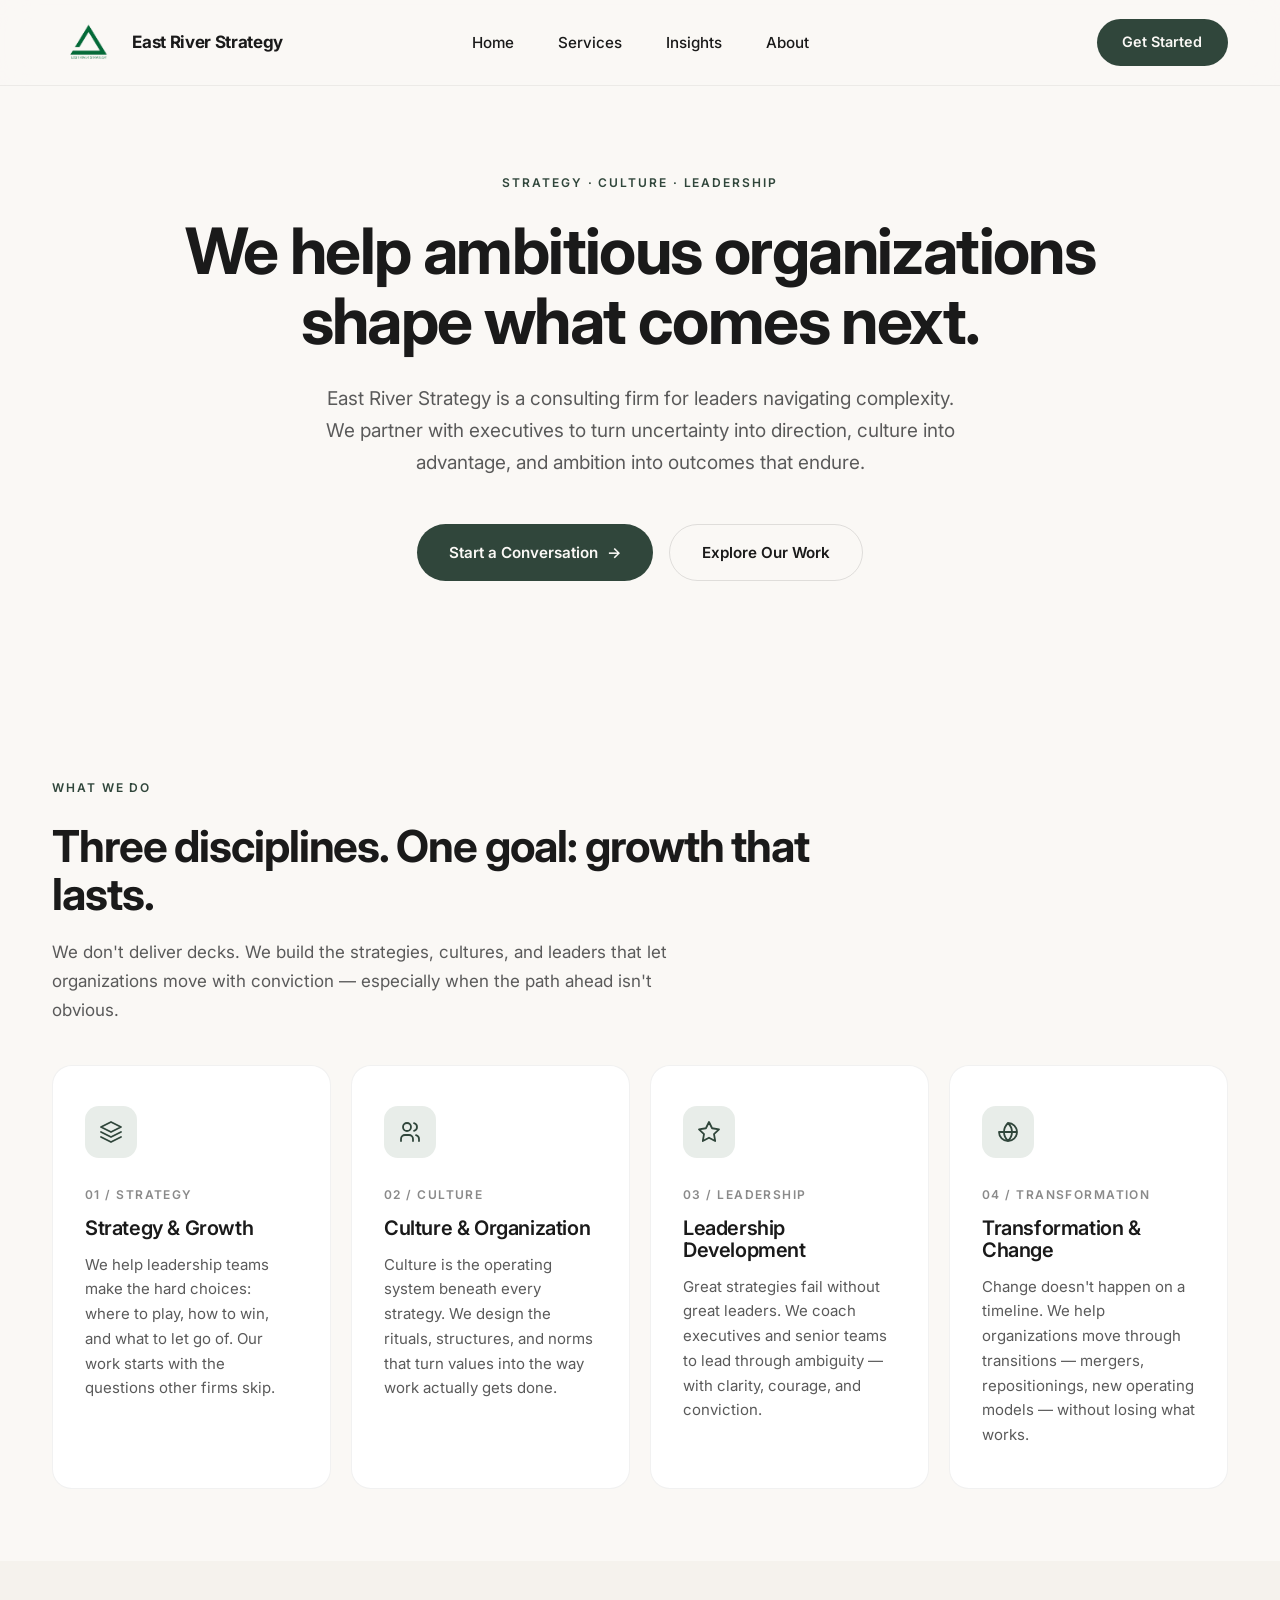
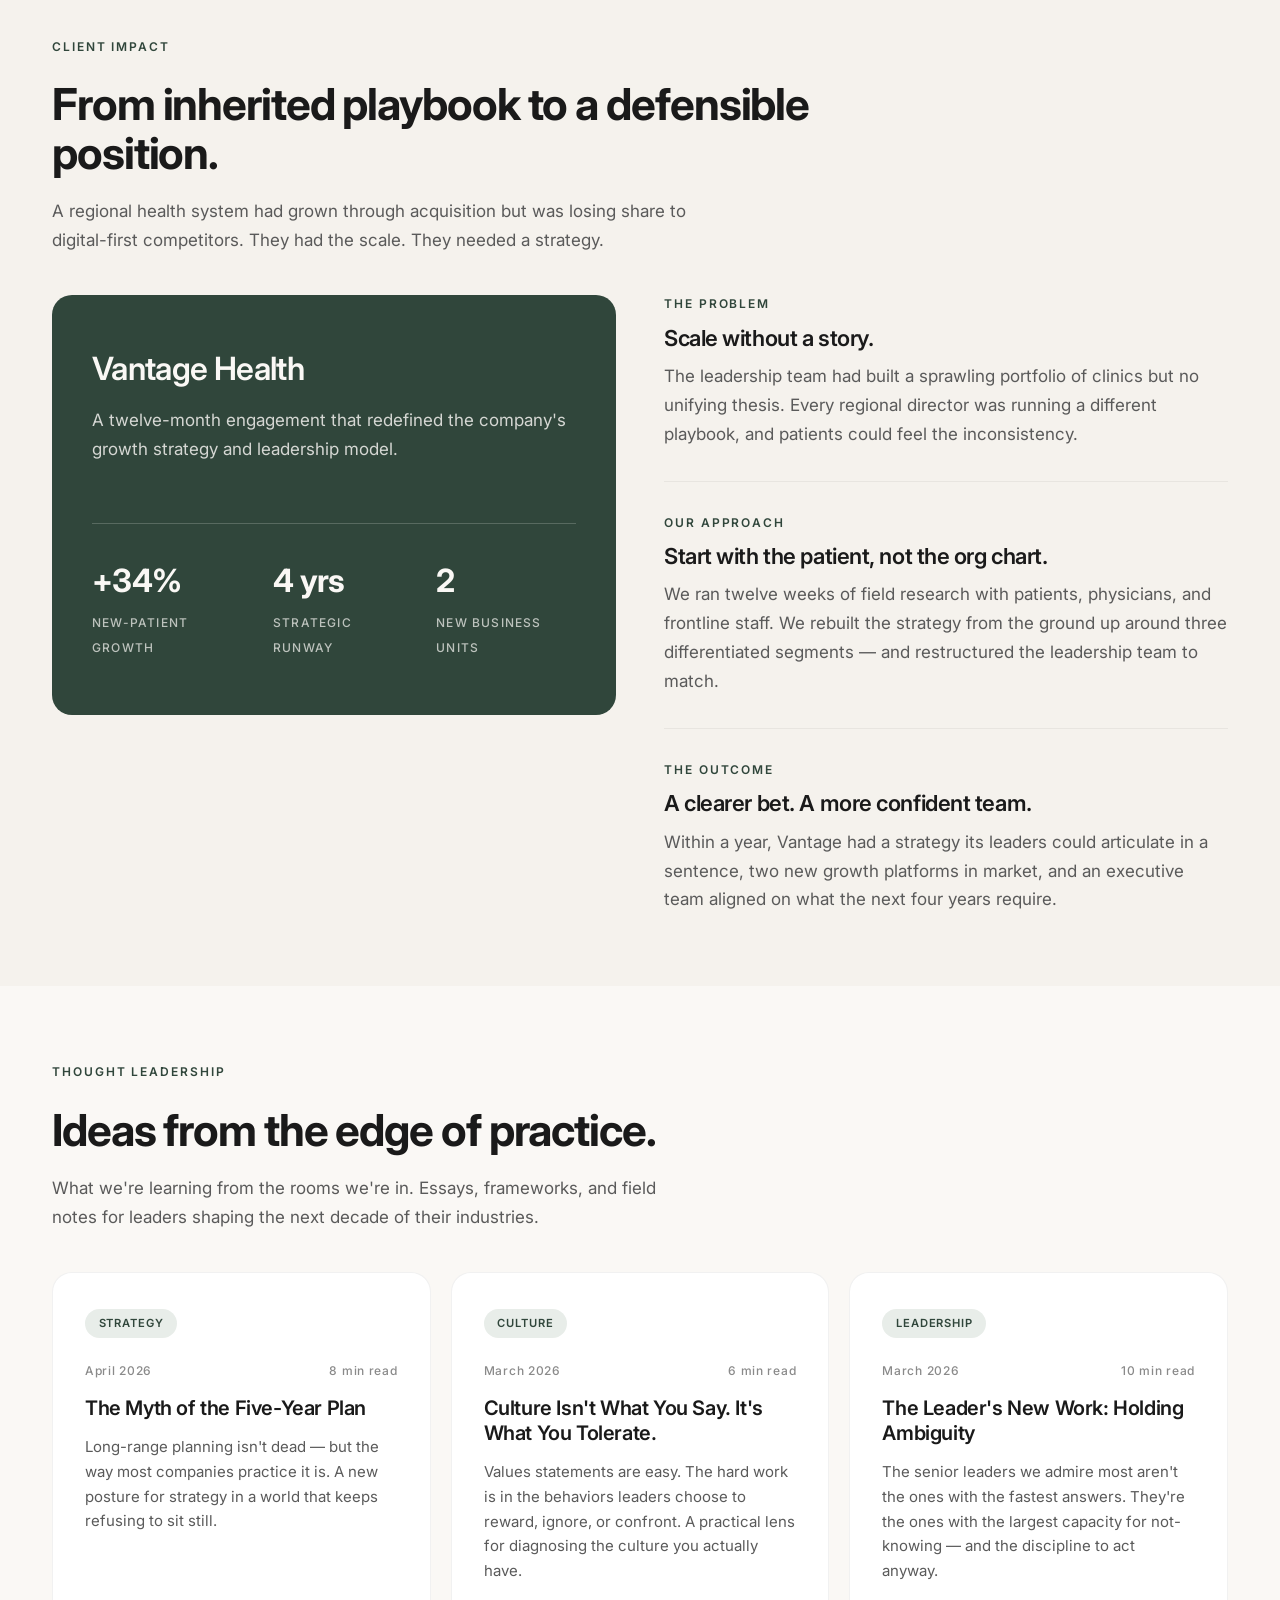
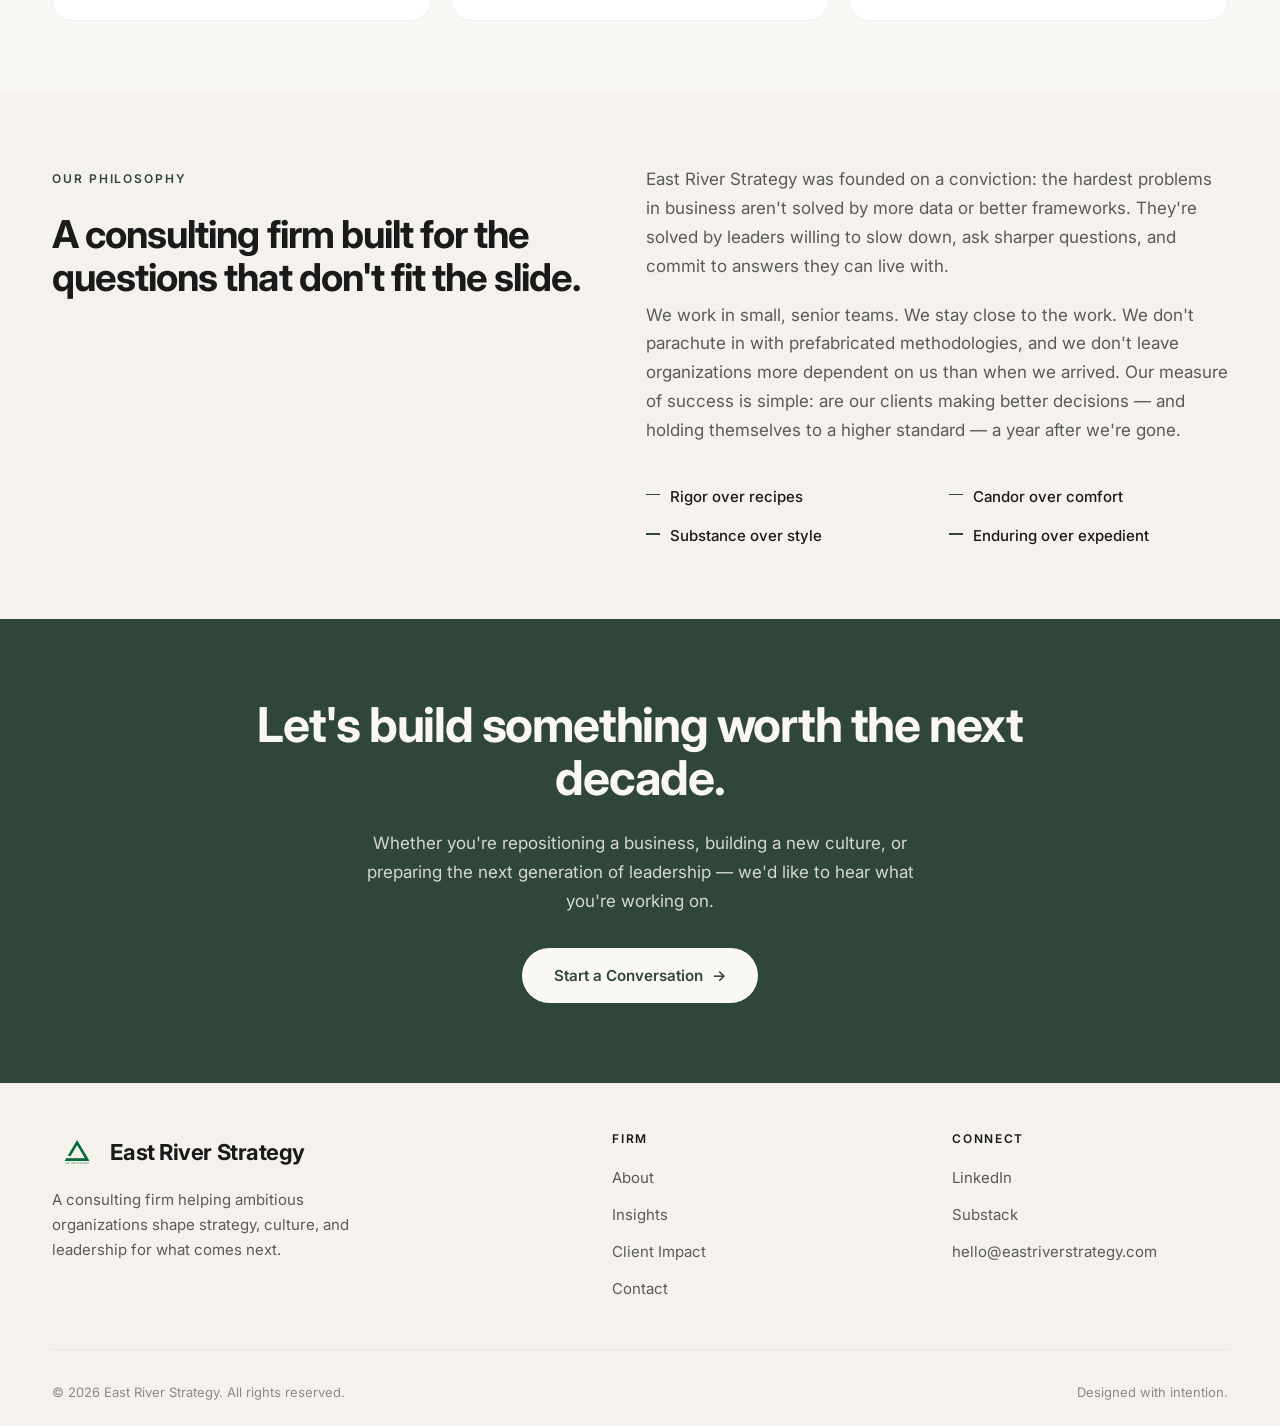
==== commit 2cade221: "comment logo" ====
--- a/index.html
+++ b/index.html
@@ -50,7 +50,7 @@
         </div>
     </header>
 
-    <section class="logos">
+    <!--   <section class="logos">
         <div class="logos-inner">
             <p class="logos-label">Trusted by leaders across industries</p>
             <div class="logos-marquee">
@@ -76,7 +76,7 @@
                 </div>
             </div>
         </div>
-    </section>
+    </section>-->
 
     <section id="services" class="section">
         <div class="container">
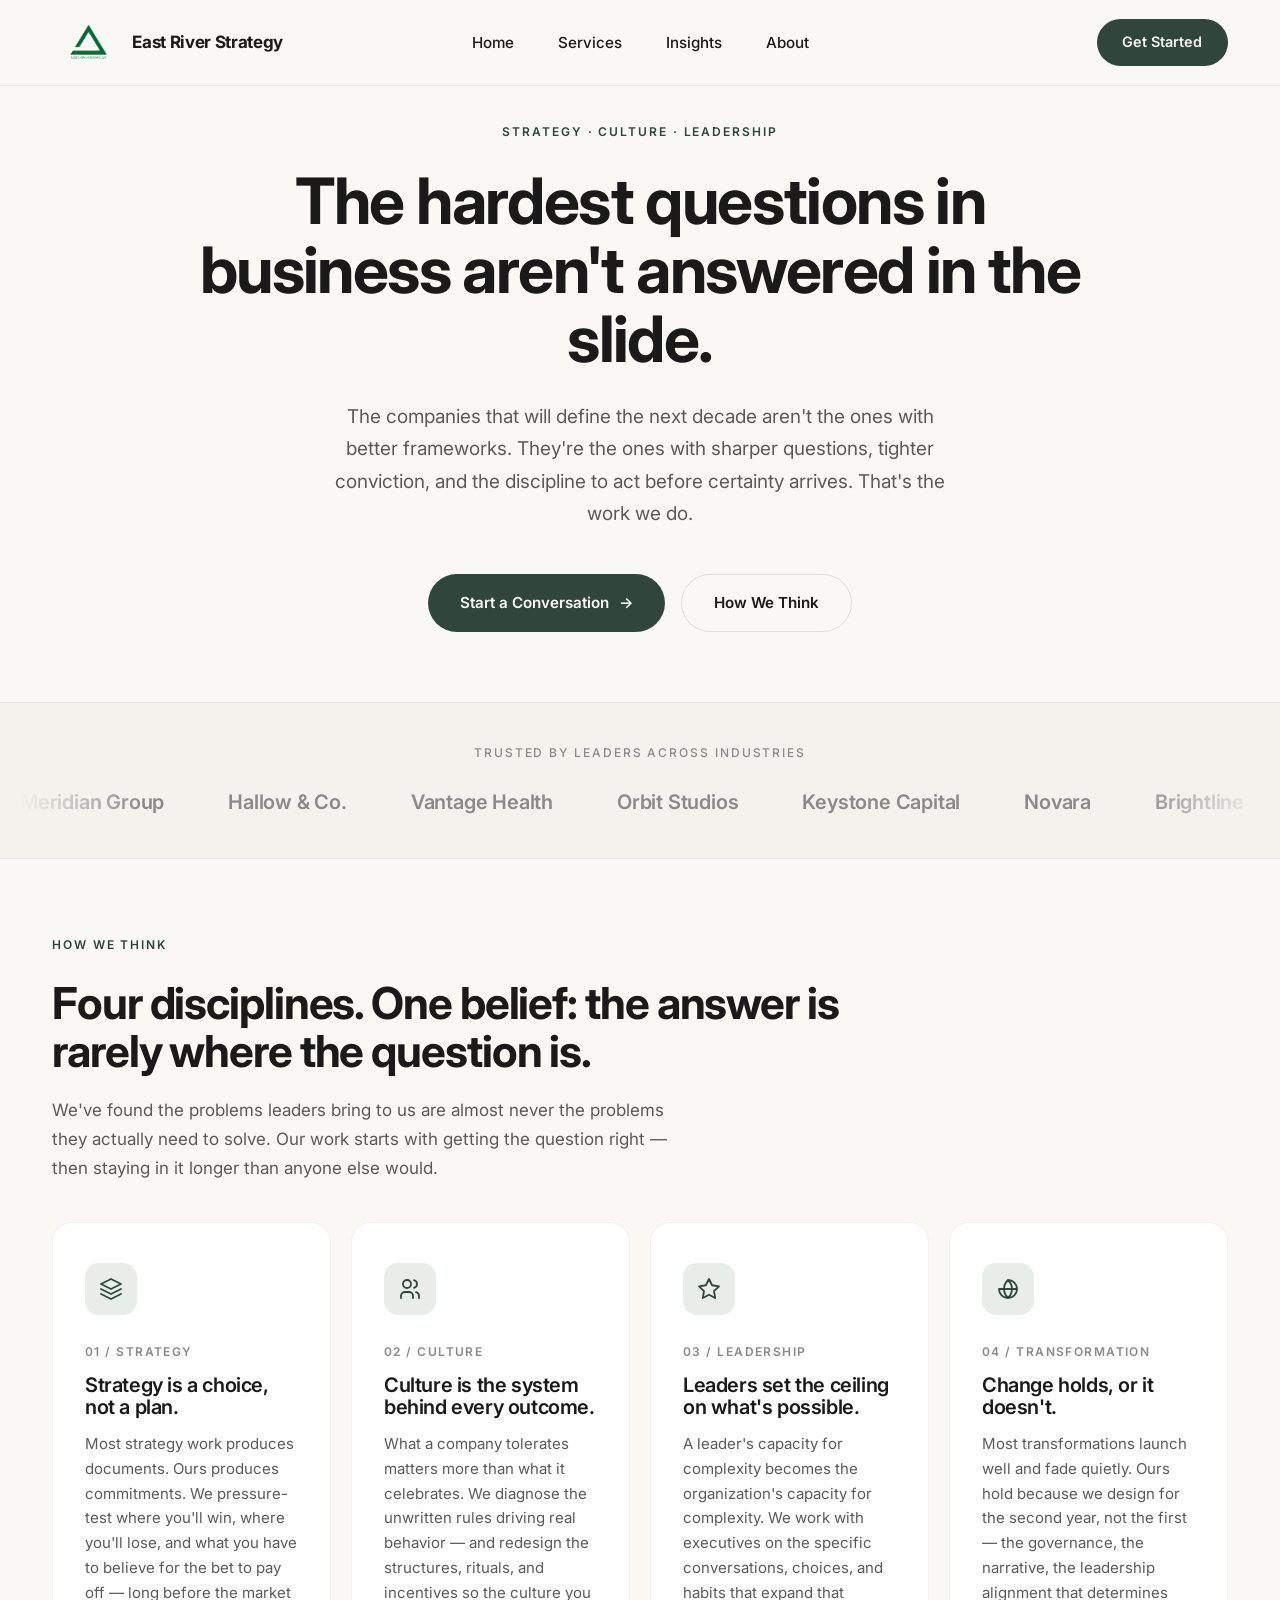
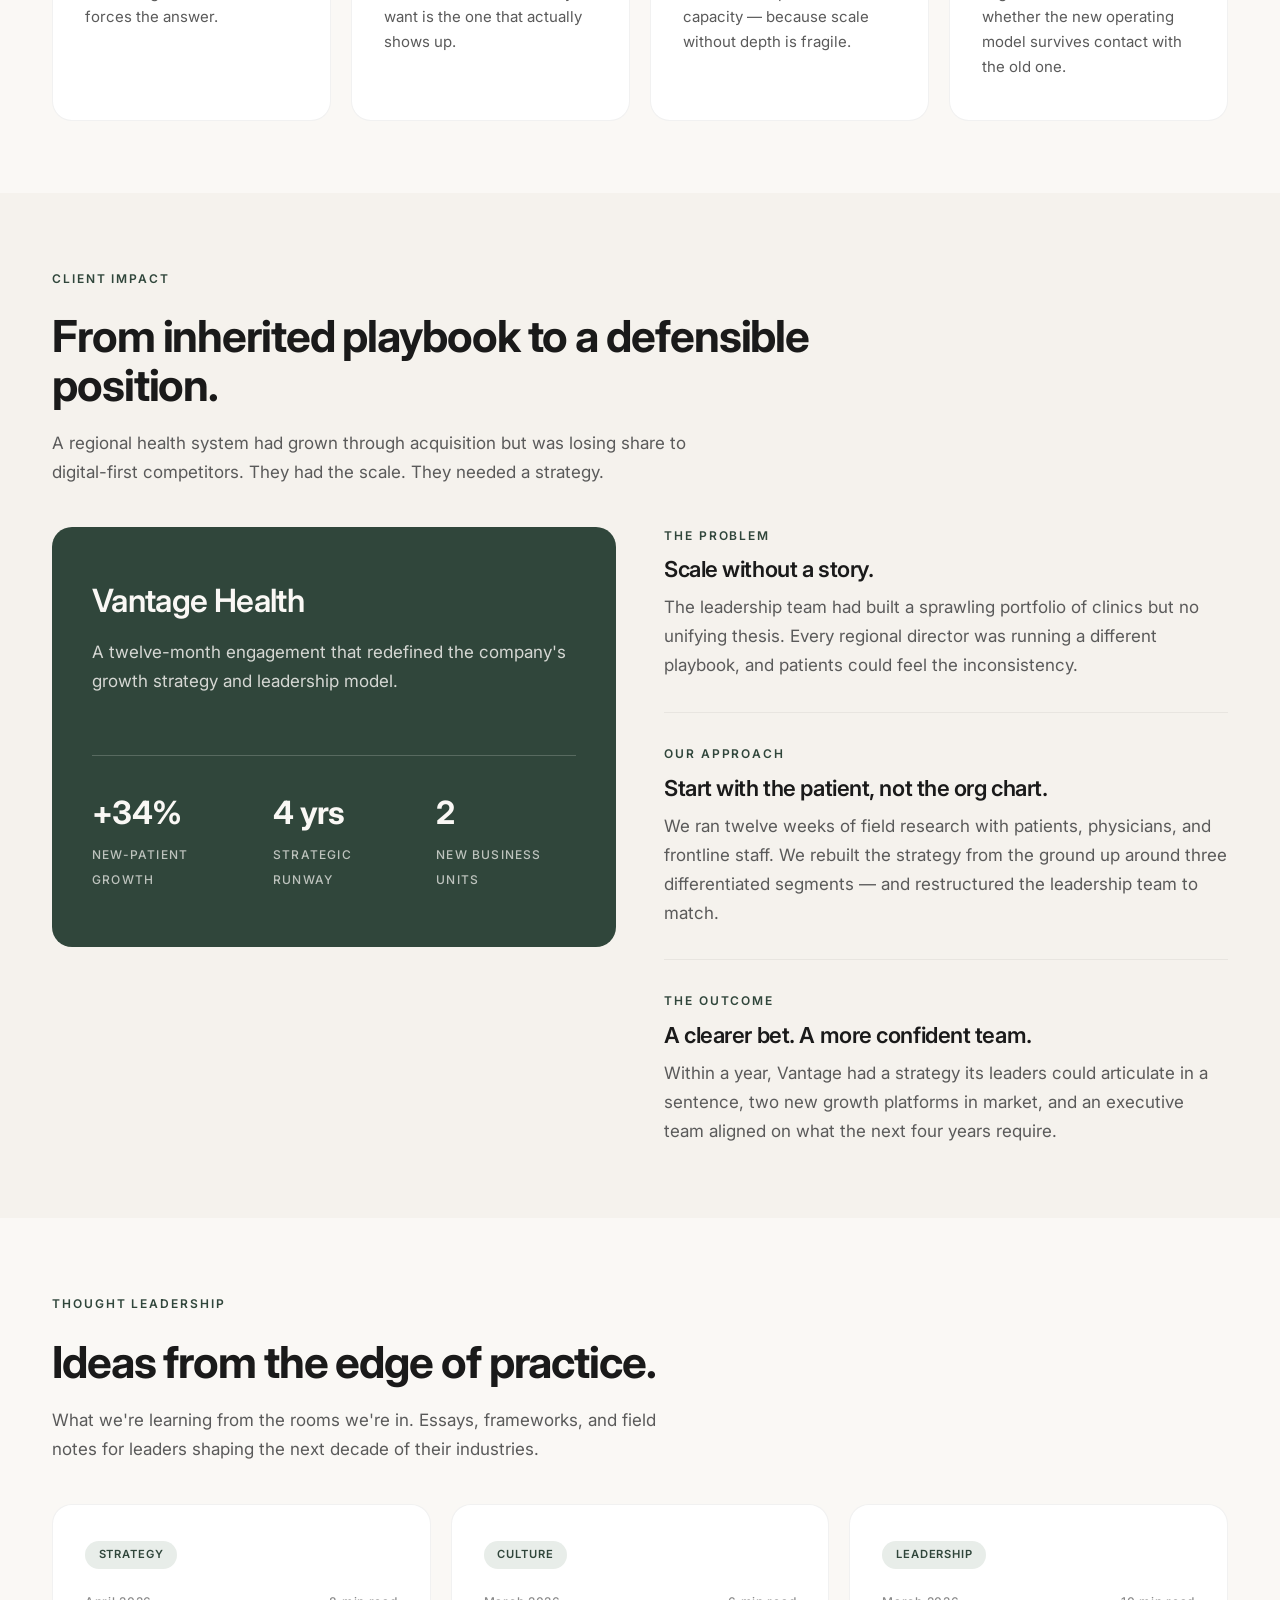
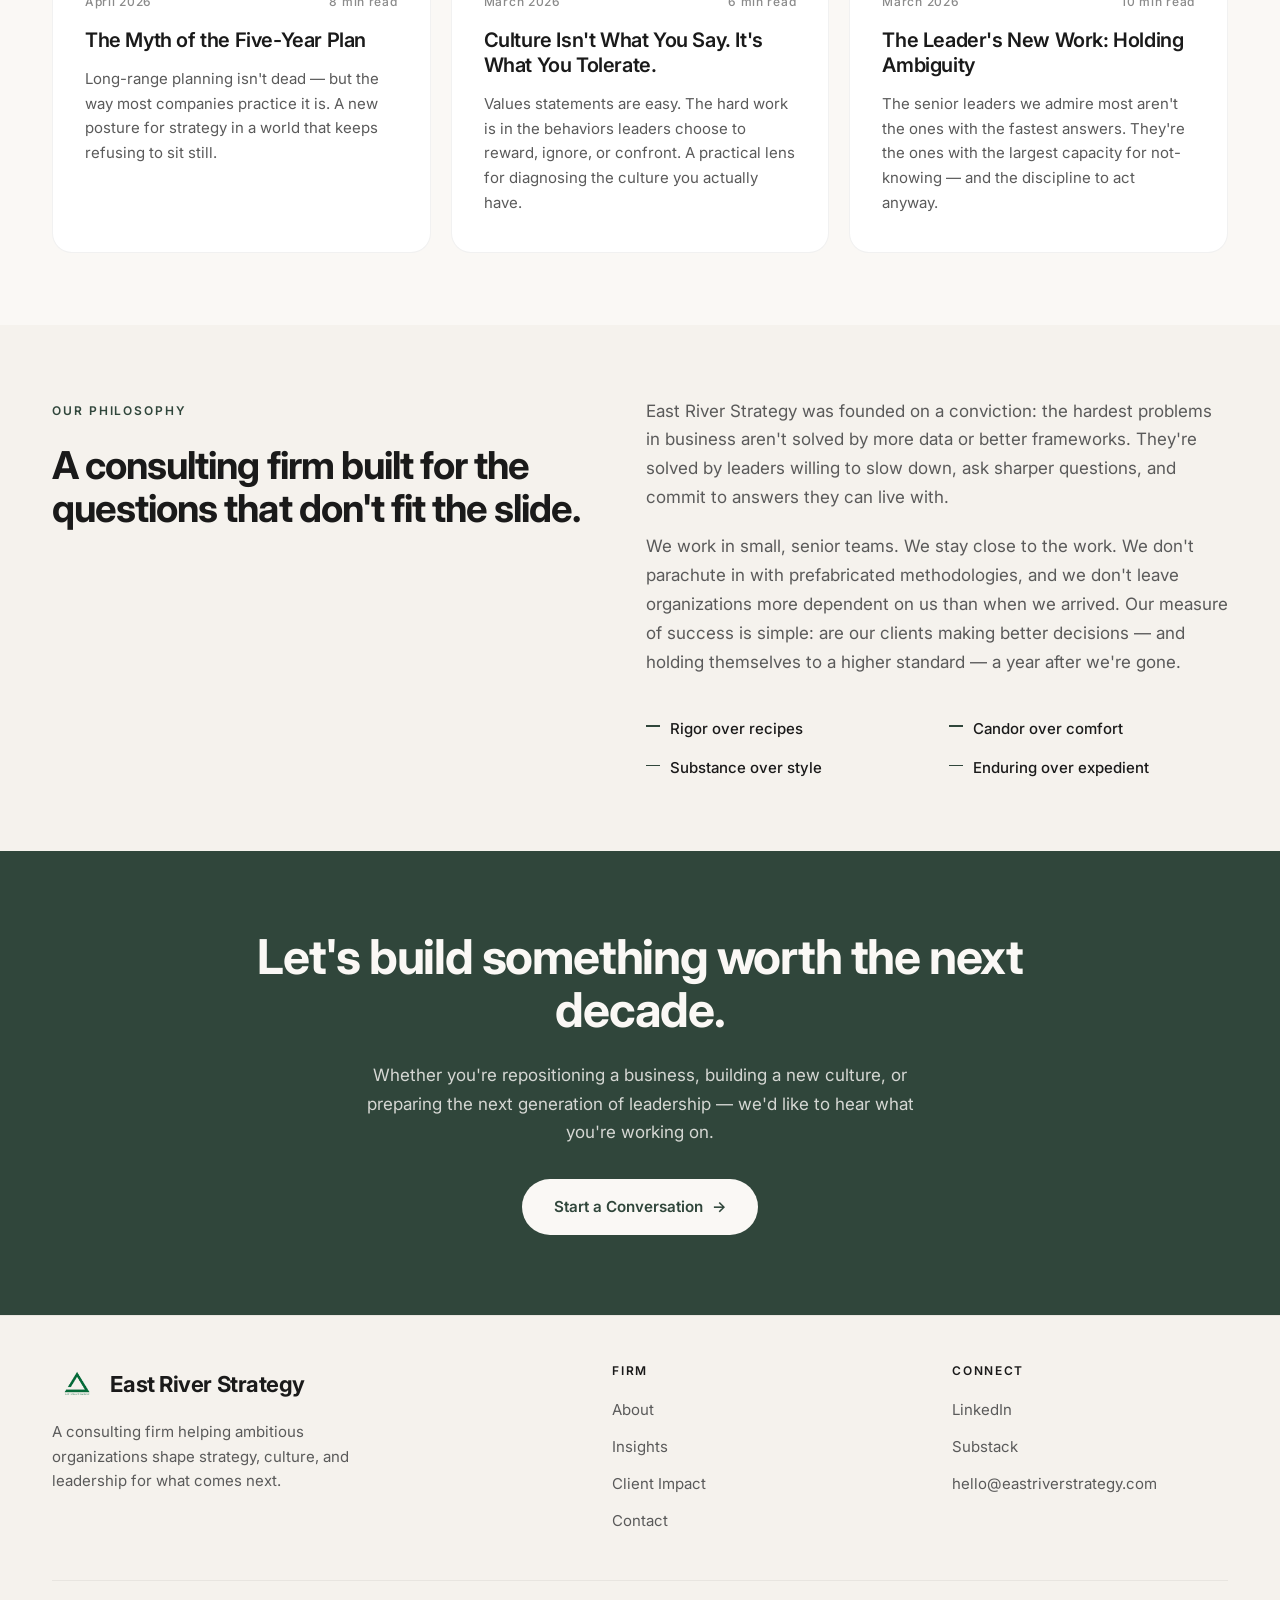
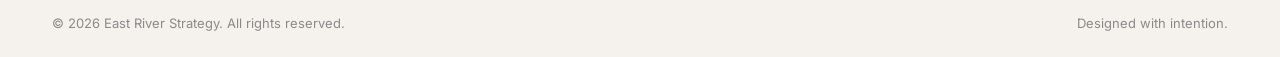
==== commit f63aac18: "Rewrite hero and services with thesis-first content" ====
--- a/index.html
+++ b/index.html
@@ -37,20 +37,21 @@
     <header class="hero" id="home">
         <div class="hero-inner">
             <span class="eyebrow">Strategy · Culture · Leadership</span>
-            <h1>We help ambitious organizations shape <span class="accent-word">what comes next.</span></h1>
+            <h1>The hardest questions in business aren't answered <span class="accent-word">in the slide.</span></h1>
             <p class="hero-description">
-                East River Strategy is a consulting firm for leaders navigating complexity. We partner with executives
-                to turn uncertainty into direction, culture into advantage, and ambition into outcomes that endure.
+                The companies that will define the next decade aren't the ones with better frameworks. They're the ones
+                with sharper questions, tighter conviction, and the discipline to act before certainty arrives. That's
+                the work we do.
             </p>
             <div class="hero-ctas">
                 <a href="get-started.html" class="btn btn-primary">Start a Conversation <span
                         class="btn-arrow">→</span></a>
-                <a href="#services" class="btn btn-secondary">Explore Our Work</a>
+                <a href="#services" class="btn btn-secondary">How We Think</a>
             </div>
         </div>
     </header>
 
-    <!--   <section class="logos">
+    <section class="logos">
         <div class="logos-inner">
             <p class="logos-label">Trusted by leaders across industries</p>
             <div class="logos-marquee">
@@ -76,15 +77,15 @@
                 </div>
             </div>
         </div>
-    </section>-->
+    </section>
 
     <section id="services" class="section">
         <div class="container">
-            <span class="eyebrow">What We Do</span>
-            <h2 class="section-title">Three disciplines. One goal: growth that lasts.</h2>
+            <span class="eyebrow">How We Think</span>
+            <h2 class="section-title">Four disciplines. One belief: the answer is rarely where the question is.</h2>
             <p class="section-intro">
-                We don't deliver decks. We build the strategies, cultures, and leaders that let organizations move with
-                conviction — especially when the path ahead isn't obvious.
+                We've found the problems leaders bring to us are almost never the problems they actually need to solve.
+                Our work starts with getting the question right — then staying in it longer than anyone else would.
             </p>
 
             <div class="services-grid">
@@ -98,9 +99,10 @@
                         </svg>
                     </div>
                     <span class="service-number">01 / Strategy</span>
-                    <h3>Strategy &amp; Growth</h3>
-                    <p>We help leadership teams make the hard choices: where to play, how to win, and what to let go of.
-                        Our work starts with the questions other firms skip.</p>
+                    <h3>Strategy is a choice, not a plan.</h3>
+                    <p>Most strategy work produces documents. Ours produces commitments. We pressure-test where you'll
+                        win, where you'll lose, and what you have to believe for the bet to pay off — long before the
+                        market forces the answer.</p>
                 </article>
 
                 <article class="service-card">
@@ -114,9 +116,10 @@
                         </svg>
                     </div>
                     <span class="service-number">02 / Culture</span>
-                    <h3>Culture &amp; Organization</h3>
-                    <p>Culture is the operating system beneath every strategy. We design the rituals, structures, and
-                        norms that turn values into the way work actually gets done.</p>
+                    <h3>Culture is the system behind every outcome.</h3>
+                    <p>What a company tolerates matters more than what it celebrates. We diagnose the unwritten rules
+                        driving real behavior — and redesign the structures, rituals, and incentives so the culture you
+                        want is the one that actually shows up.</p>
                 </article>
 
                 <article class="service-card">
@@ -128,9 +131,10 @@
                         </svg>
                     </div>
                     <span class="service-number">03 / Leadership</span>
-                    <h3>Leadership Development</h3>
-                    <p>Great strategies fail without great leaders. We coach executives and senior teams to lead through
-                        ambiguity — with clarity, courage, and conviction.</p>
+                    <h3>Leaders set the ceiling on what's possible.</h3>
+                    <p>A leader's capacity for complexity becomes the organization's capacity for complexity. We work
+                        with executives on the specific conversations, choices, and habits that expand that capacity —
+                        because scale without depth is fragile.</p>
                 </article>
 
                 <article class="service-card">
@@ -142,9 +146,10 @@
                         </svg>
                     </div>
                     <span class="service-number">04 / Transformation</span>
-                    <h3>Transformation &amp; Change</h3>
-                    <p>Change doesn't happen on a timeline. We help organizations move through transitions — mergers,
-                        repositionings, new operating models — without losing what works.</p>
+                    <h3>Change holds, or it doesn't.</h3>
+                    <p>Most transformations launch well and fade quietly. Ours hold because we design for the second
+                        year, not the first — the governance, the narrative, the leadership alignment that determines
+                        whether the new operating model survives contact with the old one.</p>
                 </article>
             </div>
         </div>
@@ -297,8 +302,8 @@
                         <img src="logo.png" alt="East River Strategy" class="logo-img logo-img-footer" />
                         <span class="footer-logo-text">East River Strategy</span>
                     </div>
-                    <p>A consulting firm helping ambitious organizations shape strategy, culture,
-                        and leadership for what comes next.</p>
+                    <p>A consulting firm helping ambitious organizations shape strategy, culture, and leadership for
+                        what comes next.</p>
                 </div>
                 <div class="footer-col">
                     <h4>Firm</h4>
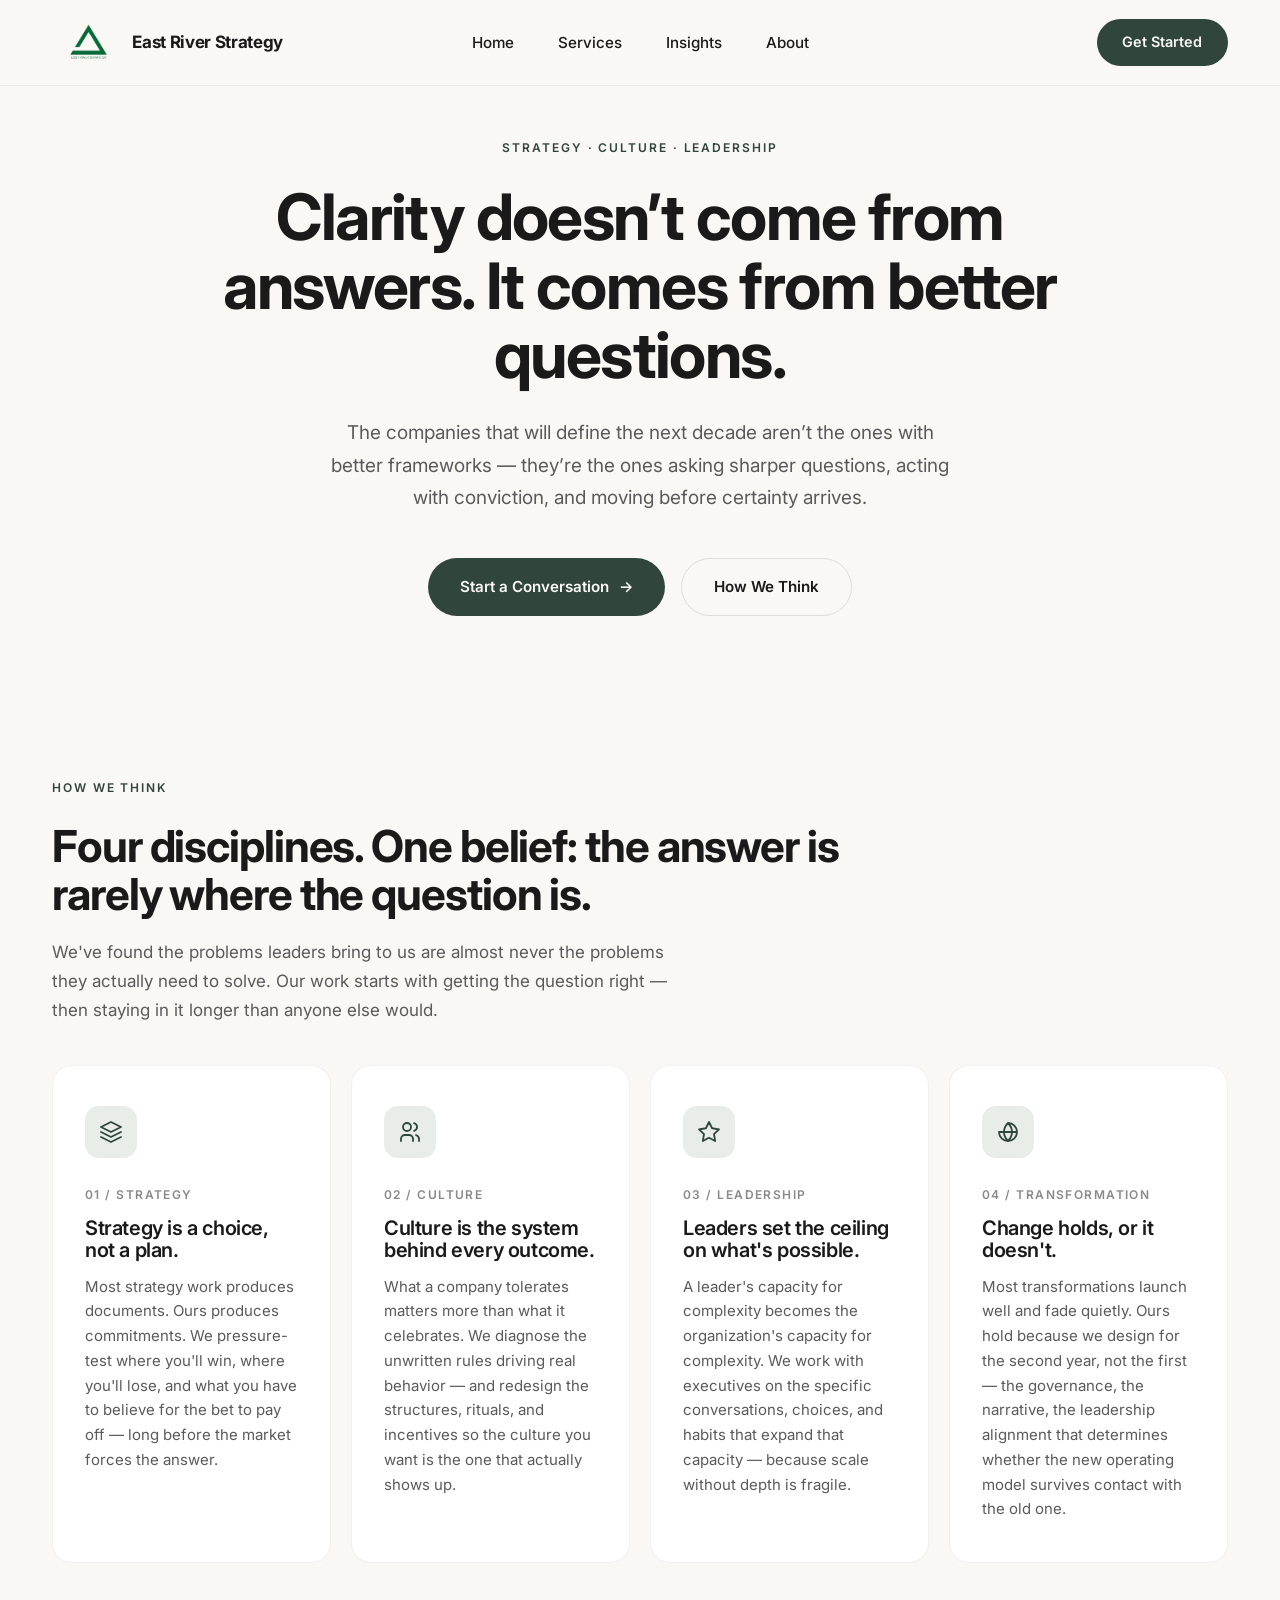
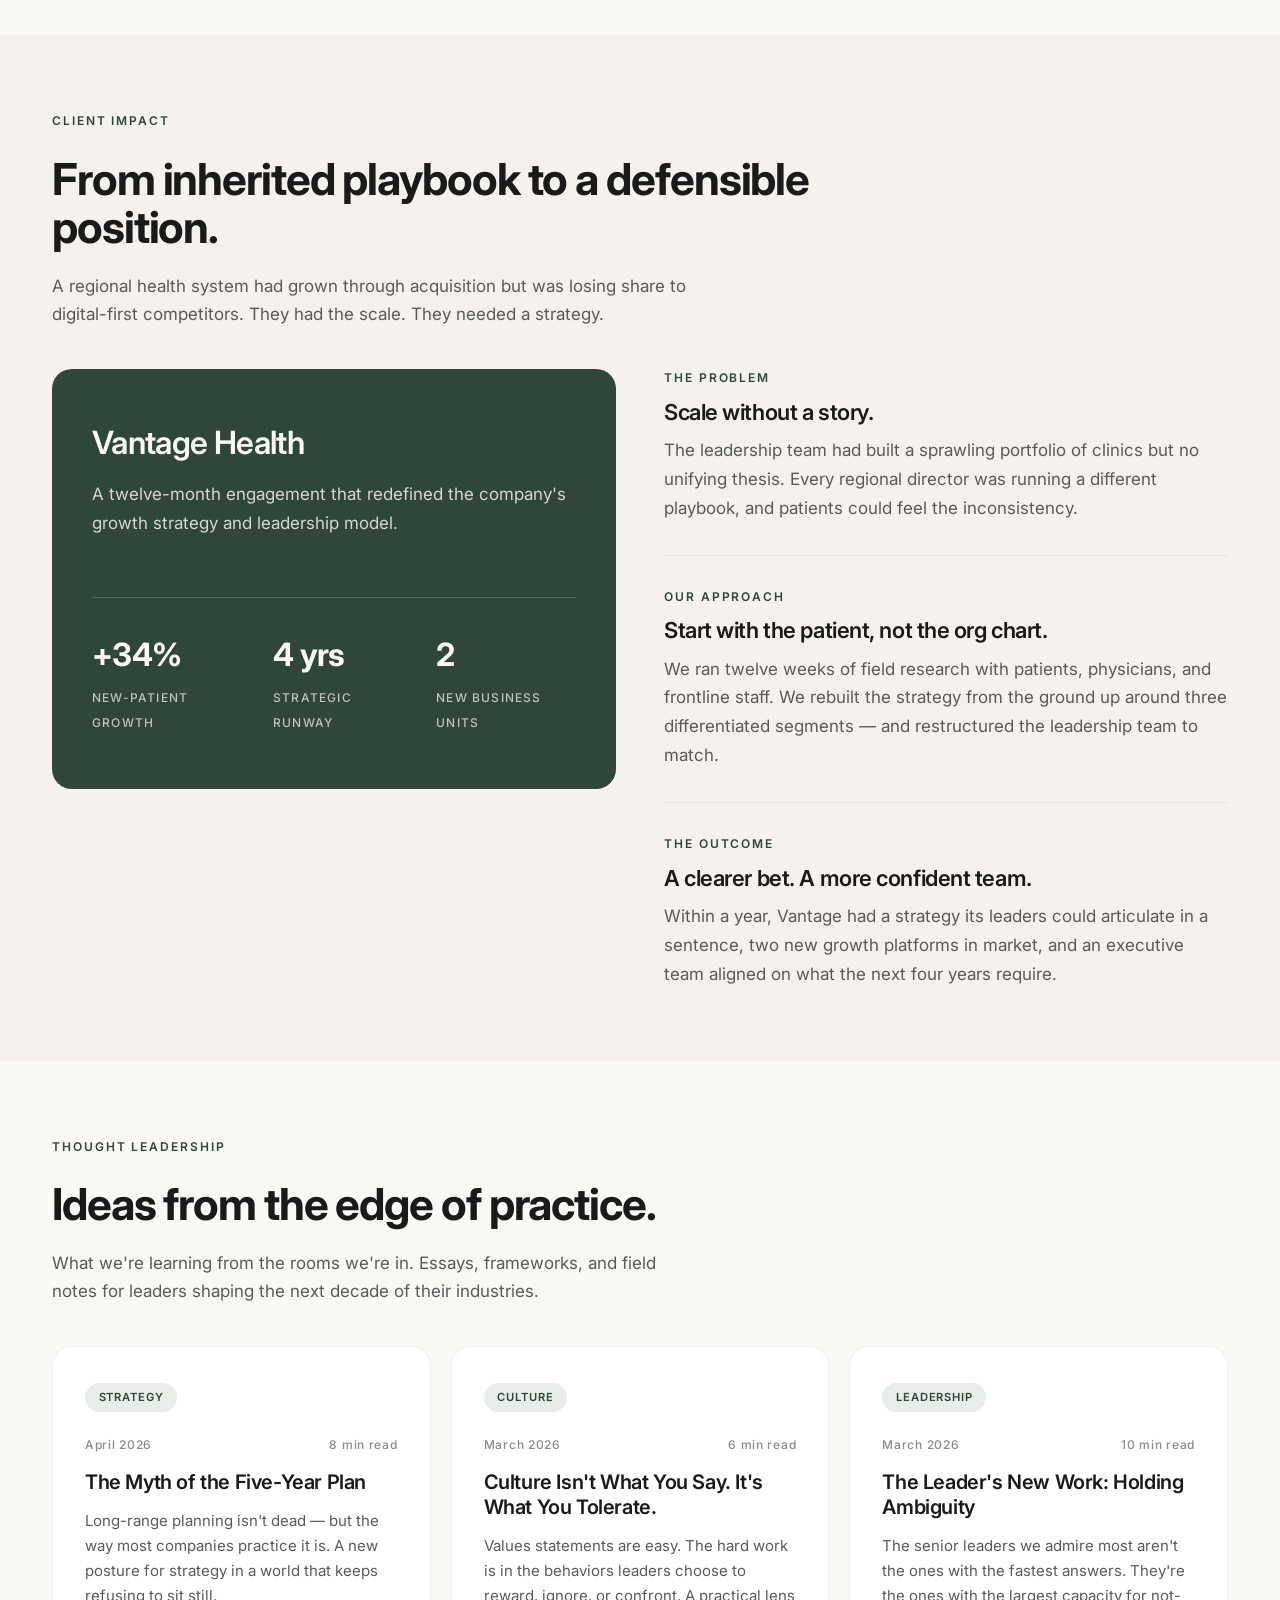
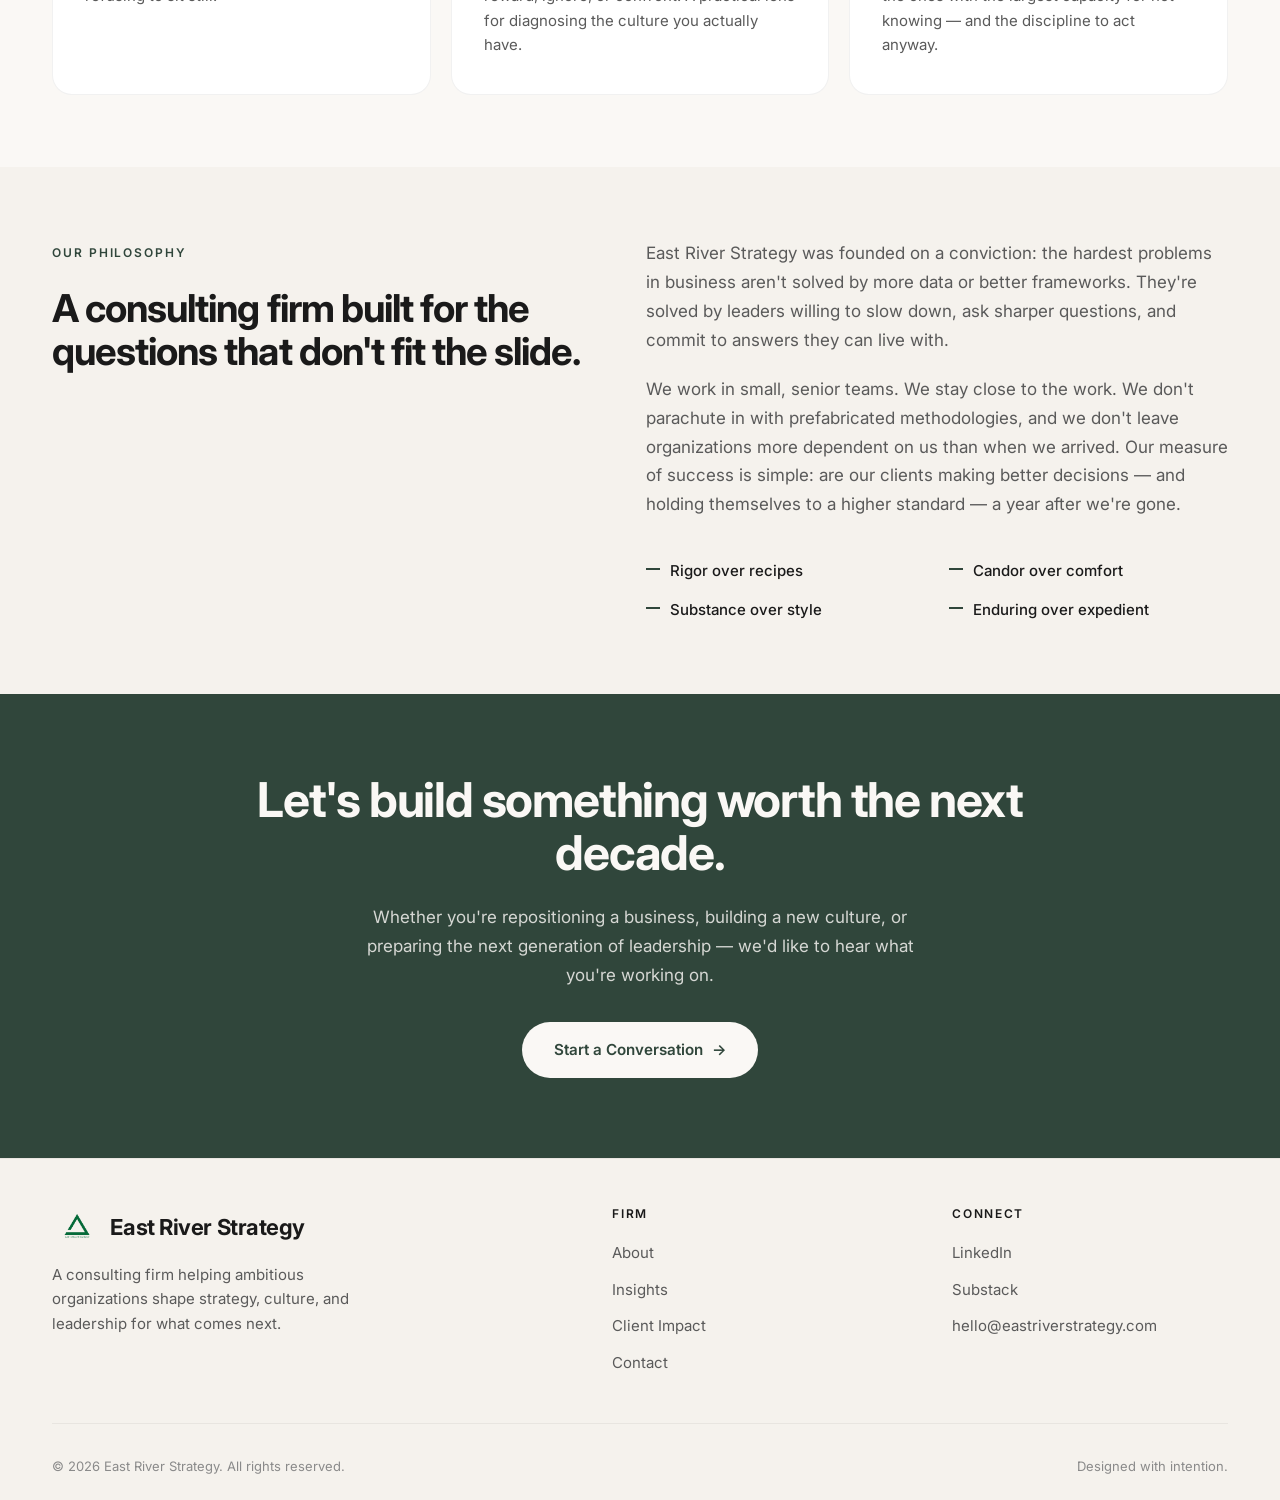
==== commit 5e41e871: "Changes made in hero" ====
--- a/index.html
+++ b/index.html
@@ -37,11 +37,13 @@
     <header class="hero" id="home">
         <div class="hero-inner">
             <span class="eyebrow">Strategy · Culture · Leadership</span>
-            <h1>The hardest questions in business aren't answered <span class="accent-word">in the slide.</span></h1>
+            <h1>
+                Clarity doesn’t come from answers.
+                It comes from better <span class="accent">questions</span>.
+            </h1>
             <p class="hero-description">
-                The companies that will define the next decade aren't the ones with better frameworks. They're the ones
-                with sharper questions, tighter conviction, and the discipline to act before certainty arrives. That's
-                the work we do.
+                The companies that will define the next decade aren’t the ones with better frameworks —
+                they’re the ones asking sharper questions, acting with conviction, and moving before certainty arrives.
             </p>
             <div class="hero-ctas">
                 <a href="get-started.html" class="btn btn-primary">Start a Conversation <span
@@ -51,7 +53,7 @@
         </div>
     </header>
 
-    <section class="logos">
+    <!-- <section class="logos">
         <div class="logos-inner">
             <p class="logos-label">Trusted by leaders across industries</p>
             <div class="logos-marquee">
@@ -77,7 +79,7 @@
                 </div>
             </div>
         </div>
-    </section>
+    </section>-->
 
     <section id="services" class="section">
         <div class="container">
